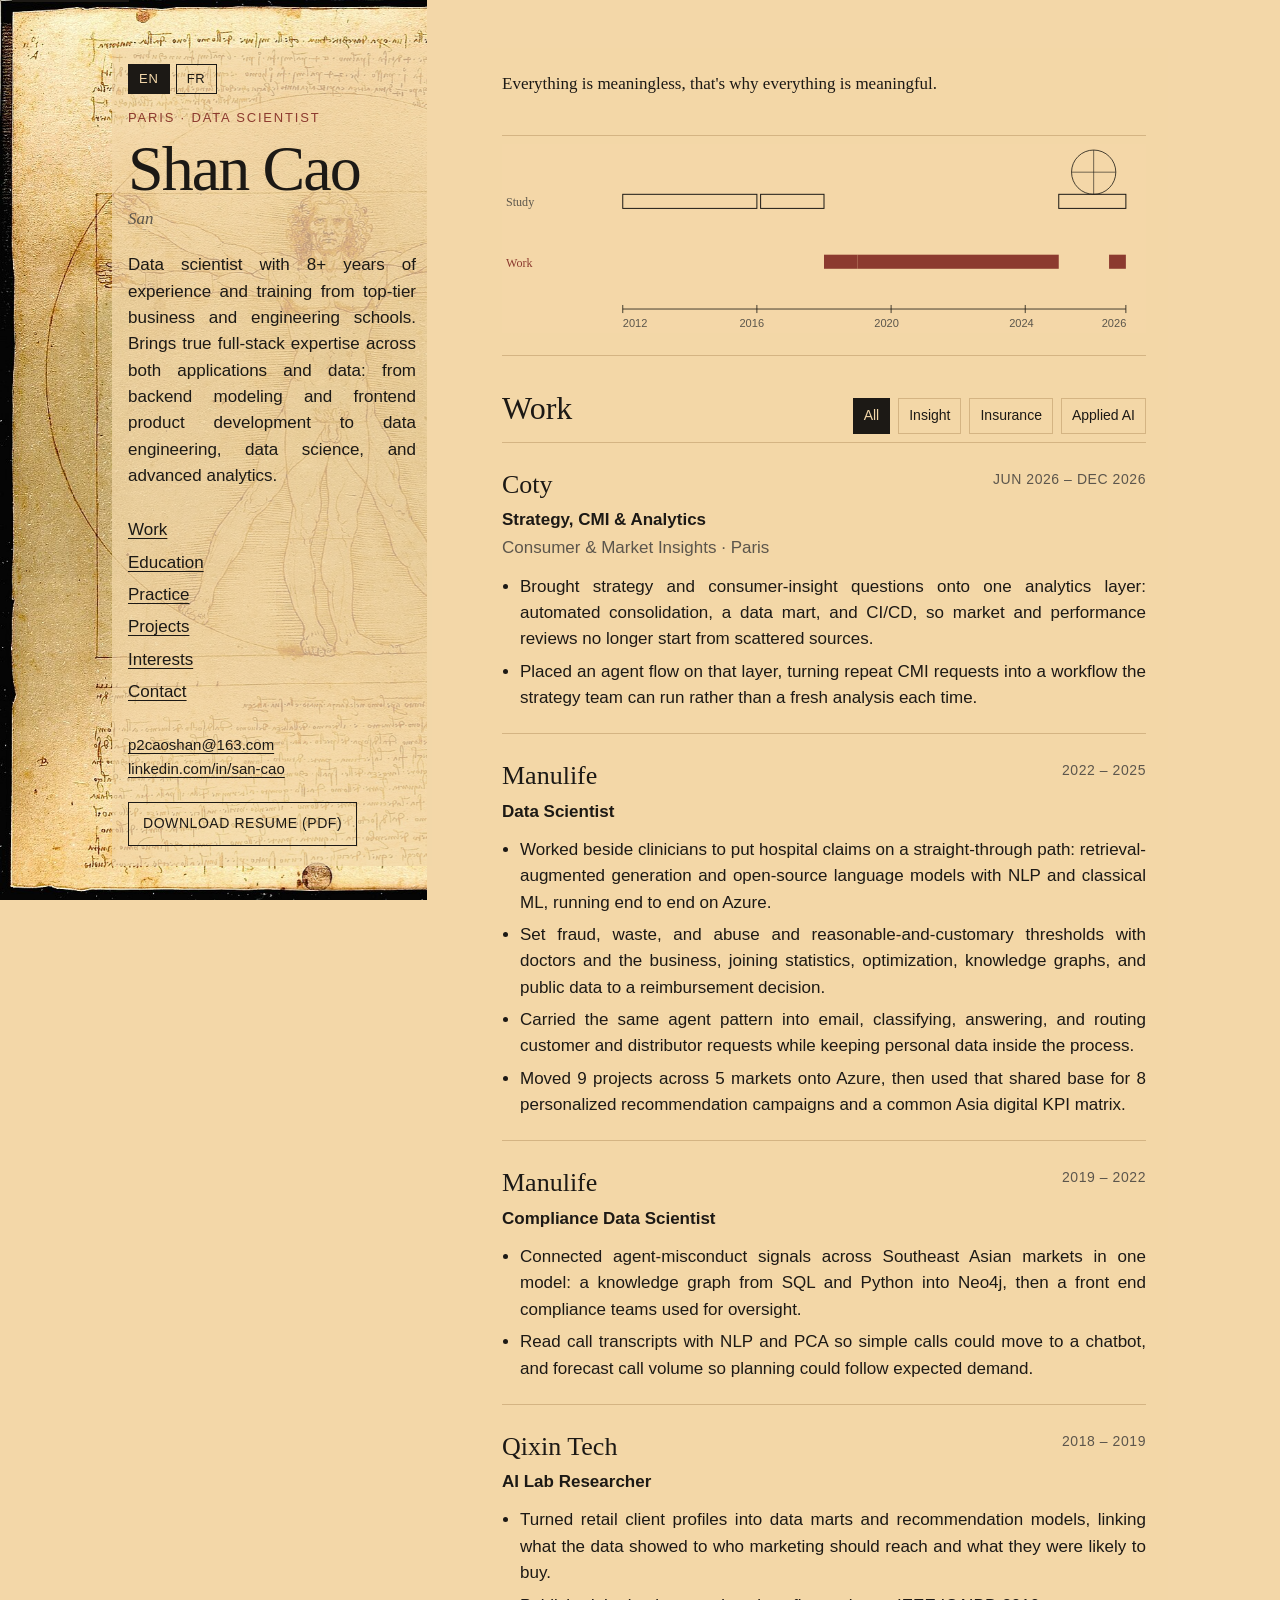
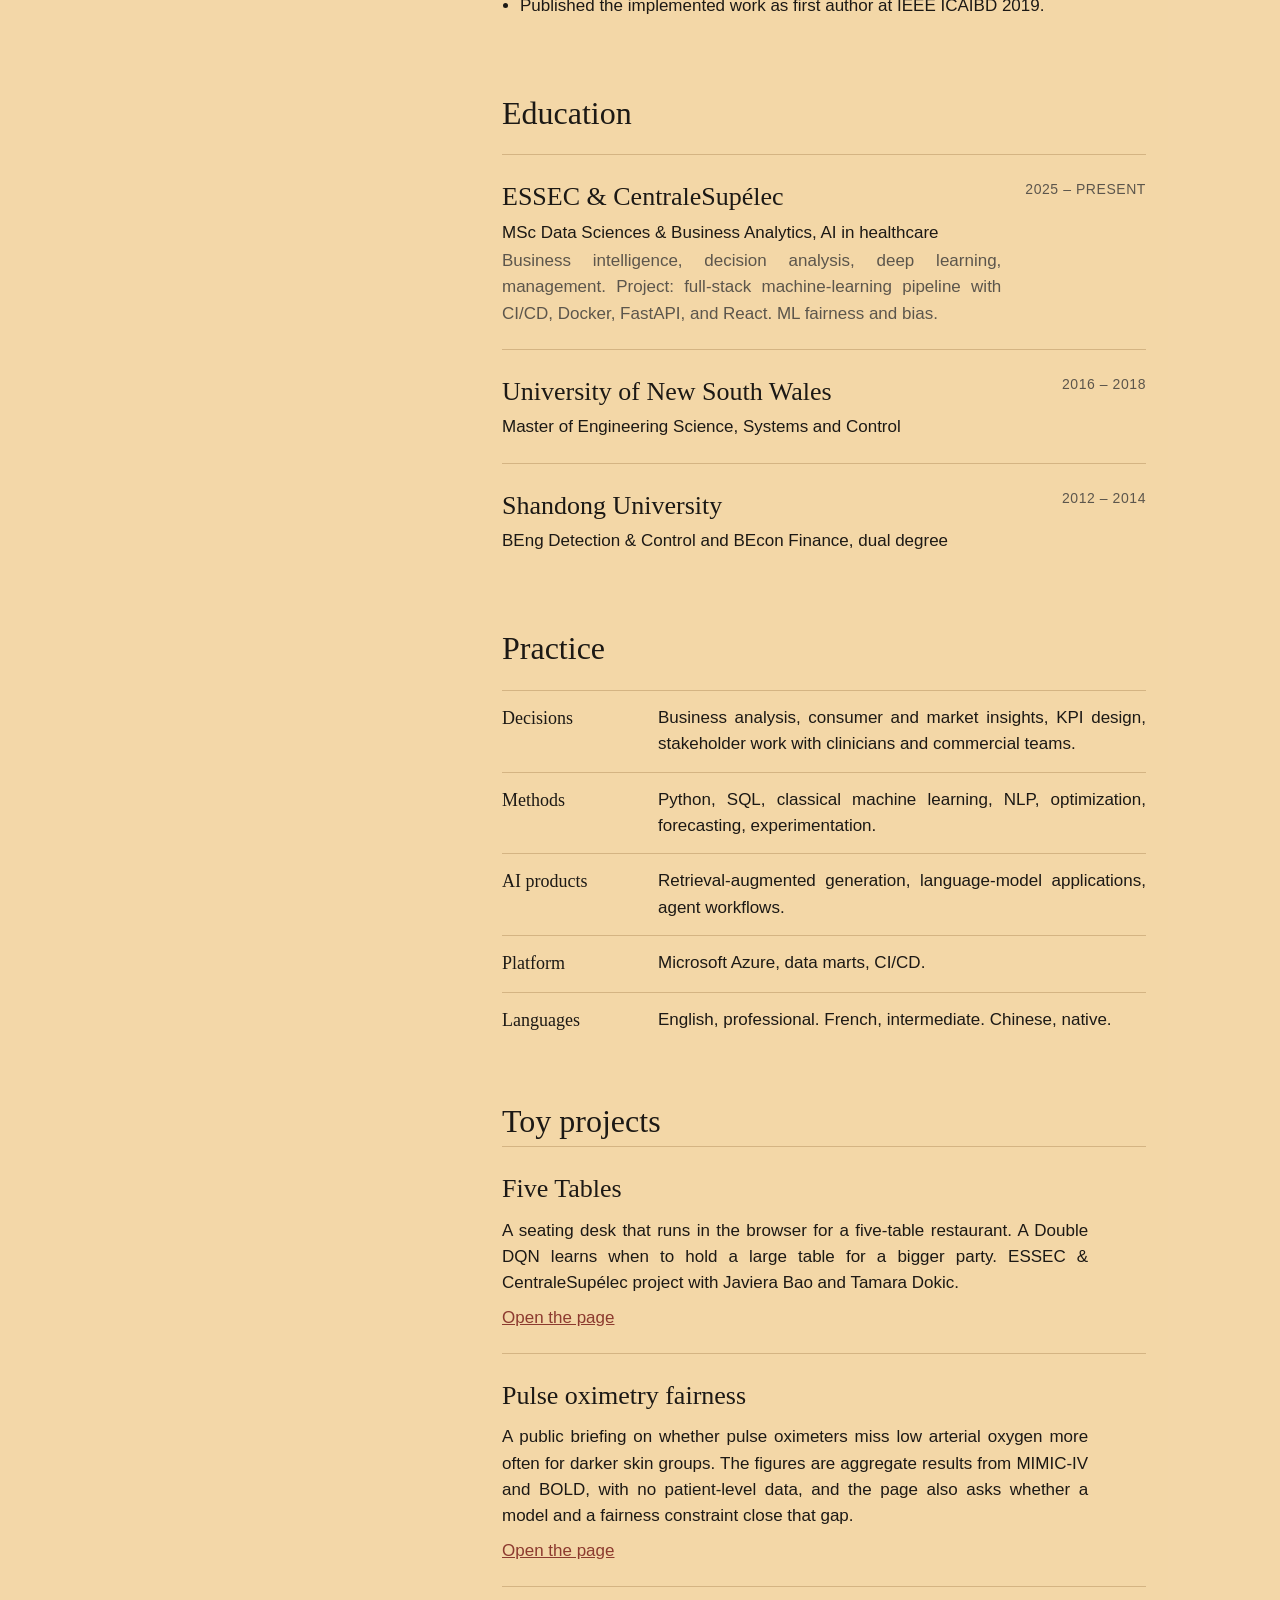
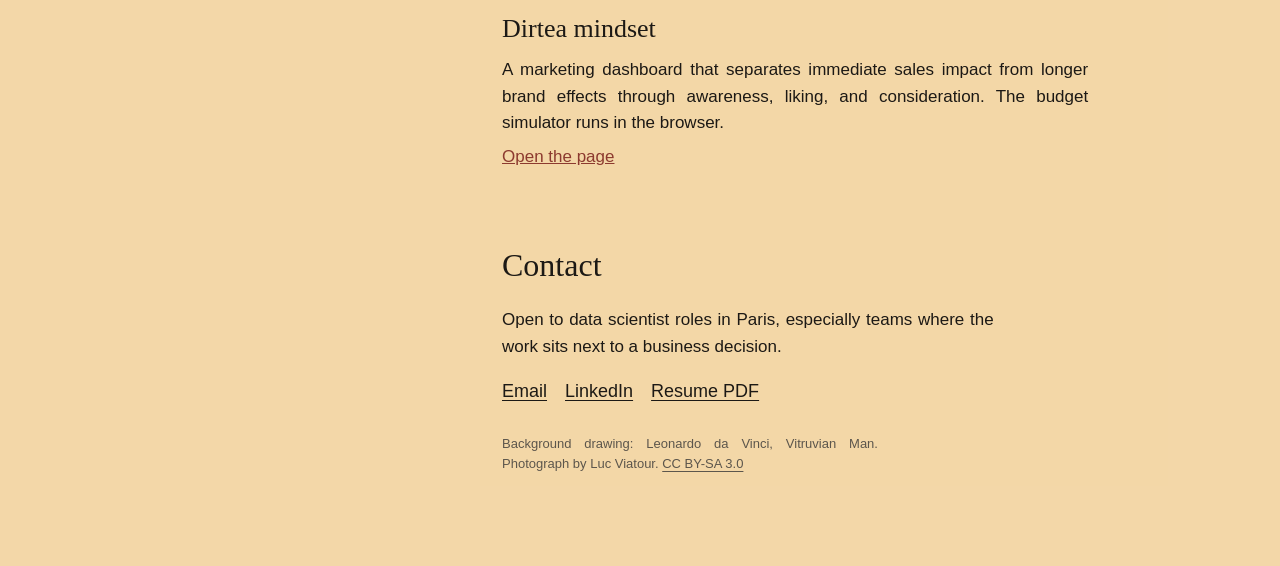
==== index.html @ 9a5b44e0 "Publish the personal site as a single history." ====
<!DOCTYPE html>
<html lang="en">
<head>
  <meta charset="utf-8" />
  <meta name="viewport" content="width=device-width, initial-scale=1" />
  <title>Shan Cao — Data Scientist</title>
  <meta name="description" content="Shan Cao is a data scientist in Paris working across strategy, consumer insight, insurance analytics, and applied AI." />
  <link rel="stylesheet" href="styles.css" />
</head>
<body>
  <a class="skip" href="#work">Skip to work</a>
  <div class="page">
    <header class="mast">
      <div class="langs" role="group" aria-label="Language">
        <button type="button" id="lang-en" class="is-on" aria-pressed="true">EN</button>
        <button type="button" id="lang-fr" aria-pressed="false">FR</button>
      </div>
      <p class="kicker" data-i18n="kicker">Paris · Data scientist</p>
      <h1>Shan Cao</h1>
      <p class="aka">San</p>
      <p class="lede" data-i18n="lede">Data scientist with 8+ years of experience and training from top-tier business and engineering schools. Brings true full-stack expertise across both applications and data: from backend modeling and frontend product development to data engineering, data science, and advanced analytics.</p>
      <nav class="nav" aria-label="Page">
        <a href="#work" data-i18n="nav-work">Work</a>
        <a href="#education" data-i18n="nav-edu">Education</a>
        <a href="#practice" data-i18n="nav-practice">Practice</a>
        <a href="#projects" data-i18n="nav-projects">Projects</a>
        <a href="interests.html" data-i18n="nav-interests">Interests</a>
        <a href="#contact" data-i18n="nav-contact">Contact</a>
      </nav>
      <p class="mast-links">
        <a href="mailto:p2caoshan@163.com">p2caoshan@163.com</a><br />
        <a href="https://www.linkedin.com/in/san-cao" target="_blank" rel="noopener">linkedin.com/in/san-cao</a>
      </p>
      <a class="download" id="download" href="ShanCAO_DataScientist_EN.pdf" download>Download resume (PDF)</a>
    </header>

    <main>
      <section class="intro" id="top">
        <p data-i18n="intro">Everything is meaningless, that's why everything is meaningful.</p>
      </section>

      <figure class="plate">
        <svg viewBox="0 0 640 188" role="img" aria-labelledby="plate-title">
          <title id="plate-title" data-i18n="plate-title">Measured spans, 2012 to 2026</title>
          <circle cx="588" cy="28" r="22" fill="none" stroke="#1c1915" stroke-width="0.8" />
          <path d="M566 28 H610 M588 6 V50" fill="none" stroke="#1c1915" stroke-width="0.6" />
          <text data-i18n="plate-study" x="4" y="62" fill="#5c564c" font-size="12" font-family="Palatino, Georgia, serif">Study</text>
          <text data-i18n="plate-work" x="4" y="122" fill="#8c3a2f" font-size="12" font-family="Palatino, Georgia, serif">Work</text>
          <rect x="120" y="50" width="133.3" height="14" fill="none" stroke="#1c1915" stroke-width="1" />
          <rect x="257" y="50" width="63" height="14" fill="none" stroke="#1c1915" stroke-width="1" />
          <rect x="553.3" y="50" width="66.7" height="14" fill="none" stroke="#1c1915" stroke-width="1" />
          <rect x="320" y="110" width="33.3" height="14" fill="#8c3a2f" />
          <rect x="353.3" y="110" width="200" height="14" fill="#8c3a2f" />
          <rect x="603.3" y="110" width="16.7" height="14" fill="#8c3a2f" />
          <path d="M120 164 H620" fill="none" stroke="#1c1915" stroke-width="0.8" />
          <path d="M120 160 V168 M253.3 160 V168 M386.7 160 V168 M520 160 V168 M620 160 V168" fill="none" stroke="#1c1915" stroke-width="0.8" />
          <text x="120" y="182" fill="#5c564c" font-size="11" font-family="Segoe UI, sans-serif">2012</text>
          <text x="236" y="182" fill="#5c564c" font-size="11" font-family="Segoe UI, sans-serif">2016</text>
          <text x="370" y="182" fill="#5c564c" font-size="11" font-family="Segoe UI, sans-serif">2020</text>
          <text x="504" y="182" fill="#5c564c" font-size="11" font-family="Segoe UI, sans-serif">2024</text>
          <text x="596" y="182" fill="#5c564c" font-size="11" font-family="Segoe UI, sans-serif">2026</text>
        </svg>
      </figure>

      <section id="work">
        <div class="section-head">
          <h2 data-i18n="work">Work</h2>
          <div class="filters" role="group" aria-label="Filter roles">
            <button type="button" class="is-on" data-filter="all" data-i18n="f-all" aria-pressed="true">All</button>
            <button type="button" data-filter="insight" data-i18n="f-insight" aria-pressed="false">Insight</button>
            <button type="button" data-filter="insurance" data-i18n="f-ins" aria-pressed="false">Insurance</button>
            <button type="button" data-filter="ai" data-i18n="f-ai" aria-pressed="false">Applied AI</button>
          </div>
        </div>
        <p class="filter-note" id="filter-note" hidden></p>

        <article class="role" data-tags="insight ai">
          <header>
            <div>
              <h3>Coty</h3>
              <p class="title" data-i18n="coty-title">Strategy, CMI &amp; Analytics</p>
              <p class="meta" data-i18n="coty-meta">Consumer &amp; Market Insights · Paris</p>
            </div>
            <p class="when" data-i18n="coty-when">Jun 2026 – Dec 2026</p>
          </header>
          <ul>
            <li data-i18n="coty-1">Brought strategy and consumer-insight questions onto one analytics layer: automated consolidation, a data mart, and CI/CD, so market and performance reviews no longer start from scattered sources.</li>
            <li data-i18n="coty-2">Placed an agent flow on that layer, turning repeat CMI requests into a workflow the strategy team can run rather than a fresh analysis each time.</li>
          </ul>
        </article>

        <article class="role" data-tags="insurance ai">
          <header>
            <div>
              <h3>Manulife</h3>
              <p class="title" data-i18n="ml-title">Data Scientist</p>
            </div>
            <p class="when">2022 – 2025</p>
          </header>
          <ul>
            <li data-i18n="ml-1">Worked beside clinicians to put hospital claims on a straight-through path: retrieval-augmented generation and open-source language models with NLP and classical ML, running end to end on Azure.</li>
            <li data-i18n="ml-2">Set fraud, waste, and abuse and reasonable-and-customary thresholds with doctors and the business, joining statistics, optimization, knowledge graphs, and public data to a reimbursement decision.</li>
            <li data-i18n="ml-3">Carried the same agent pattern into email, classifying, answering, and routing customer and distributor requests while keeping personal data inside the process.</li>
            <li data-i18n="ml-4">Moved 9 projects across 5 markets onto Azure, then used that shared base for 8 personalized recommendation campaigns and a common Asia digital KPI matrix.</li>
          </ul>
        </article>

        <article class="role" data-tags="insurance">
          <header>
            <div>
              <h3>Manulife</h3>
              <p class="title" data-i18n="comp-title">Compliance Data Scientist</p>
            </div>
            <p class="when">2019 – 2022</p>
          </header>
          <ul>
            <li data-i18n="comp-1">Connected agent-misconduct signals across Southeast Asian markets in one model: a knowledge graph from SQL and Python into Neo4j, then a front end compliance teams used for oversight.</li>
            <li data-i18n="comp-2">Read call transcripts with NLP and PCA so simple calls could move to a chatbot, and forecast call volume so planning could follow expected demand.</li>
          </ul>
        </article>

        <article class="role" data-tags="insight">
          <header>
            <div>
              <h3>Qixin Tech</h3>
              <p class="title" data-i18n="qx-title">AI Lab Researcher</p>
            </div>
            <p class="when">2018 – 2019</p>
          </header>
          <ul>
            <li data-i18n="qx-1">Turned retail client profiles into data marts and recommendation models, linking what the data showed to who marketing should reach and what they were likely to buy.</li>
            <li data-i18n="qx-2">Published the implemented work as first author at IEEE ICAIBD 2019.</li>
          </ul>
        </article>
      </section>

      <section id="education">
        <h2 data-i18n="edu">Education</h2>
        <ol class="edu">
          <li>
            <div>
              <h3>ESSEC &amp; CentraleSupélec</h3>
              <p data-i18n="essec-deg">MSc Data Sciences &amp; Business Analytics, AI in healthcare</p>
              <p class="detail" data-i18n="essec-det">Business intelligence, decision analysis, deep learning, management. Project: full-stack machine-learning pipeline with CI/CD, Docker, FastAPI, and React. ML fairness and bias.</p>
            </div>
            <p class="when" data-i18n="essec-when">2025 – present</p>
          </li>
          <li>
            <div>
              <h3>University of New South Wales</h3>
              <p data-i18n="unsw-deg">Master of Engineering Science, Systems and Control</p>
            </div>
            <p class="when">2016 – 2018</p>
          </li>
          <li>
            <div>
              <h3 data-i18n="sd-name">Shandong University</h3>
              <p data-i18n="sd-deg">BEng Detection &amp; Control and BEcon Finance, dual degree</p>
            </div>
            <p class="when">2012 – 2014</p>
          </li>
        </ol>
      </section>

      <section id="practice">
        <h2 data-i18n="practice">Practice</h2>
        <dl class="skills">
          <div>
            <dt data-i18n="sk-dec">Decisions</dt>
            <dd data-i18n="sk-dec-d">Business analysis, consumer and market insights, KPI design, stakeholder work with clinicians and commercial teams.</dd>
          </div>
          <div>
            <dt data-i18n="sk-met">Methods</dt>
            <dd data-i18n="sk-met-d">Python, SQL, classical machine learning, NLP, optimization, forecasting, experimentation.</dd>
          </div>
          <div>
            <dt data-i18n="sk-ai">AI products</dt>
            <dd data-i18n="sk-ai-d">Retrieval-augmented generation, language-model applications, agent workflows.</dd>
          </div>
          <div>
            <dt data-i18n="sk-plat">Platform</dt>
            <dd data-i18n="sk-plat-d">Microsoft Azure, data marts, CI/CD.</dd>
          </div>
          <div>
            <dt data-i18n="sk-lang">Languages</dt>
            <dd data-i18n="sk-lang-d">English, professional. French, intermediate. Chinese, native.</dd>
          </div>
        </dl>
      </section>

      <section id="projects">
        <h2 data-i18n="projects">Toy projects</h2>
        <article class="project">
          <h3><a href="https://p2caoshan.github.io/restaurant-seating-dqn/" target="_blank" rel="noopener">Five Tables</a></h3>
          <p data-i18n="proj-rest">A seating desk that runs in the browser for a five-table restaurant. A Double DQN learns when to hold a large table for a bigger party. ESSEC &amp; CentraleSupélec project with Javiera Bao and Tamara Dokic.</p>
          <p class="project-links"><a data-i18n="proj-open" href="https://p2caoshan.github.io/restaurant-seating-dqn/" target="_blank" rel="noopener">Open the page</a></p>
        </article>
        <article class="project">
          <h3><a data-i18n="proj-fair-title" href="https://p2caoshan.github.io/ai-healthcare-fairness-report/" target="_blank" rel="noopener">Pulse oximetry fairness</a></h3>
          <p data-i18n="proj-fair">A public briefing on whether pulse oximeters miss low arterial oxygen more often for darker skin groups. The figures are aggregate results from MIMIC-IV and BOLD, with no patient-level data, and the page also asks whether a model and a fairness constraint close that gap.</p>
          <p class="project-links"><a data-i18n="proj-open" href="https://p2caoshan.github.io/ai-healthcare-fairness-report/" target="_blank" rel="noopener">Open the page</a></p>
        </article>
        <article class="project">
          <h3><a href="https://p2caoshan.github.io/dirtea-mindset-analysis/" target="_blank" rel="noopener">Dirtea mindset</a></h3>
          <p data-i18n="proj-dirtea">A marketing dashboard that separates immediate sales impact from longer brand effects through awareness, liking, and consideration. The budget simulator runs in the browser.</p>
          <p class="project-links"><a data-i18n="proj-open" href="https://p2caoshan.github.io/dirtea-mindset-analysis/" target="_blank" rel="noopener">Open the page</a></p>
        </article>
      </section>

      <section id="contact" class="contact">
        <h2 data-i18n="contact">Contact</h2>
        <p data-i18n="contact-p">Open to data scientist roles in Paris, especially teams where the work sits next to a business decision.</p>
        <p class="contact-links">
          <a href="mailto:p2caoshan@163.com" data-i18n="email">Email</a>
          <a href="https://www.linkedin.com/in/san-cao" target="_blank" rel="noopener">LinkedIn</a>
          <a id="resume-link" href="ShanCAO_DataScientist_EN.pdf" download data-i18n="pdf">Resume PDF</a>
        </p>
        <p class="credit"><span data-i18n="credit">Background drawing: Leonardo da Vinci, Vitruvian Man. Photograph by Luc Viatour.</span> <a href="https://creativecommons.org/licenses/by-sa/3.0/" target="_blank" rel="noopener">CC BY-SA 3.0</a></p>
      </section>
    </main>
  </div>
  <script>
    const copy = {
      en: {
        kicker: "Paris · Data scientist",
        lede: "Data scientist with 8+ years of experience and training from top-tier business and engineering schools. Brings true full-stack expertise across both applications and data: from backend modeling and frontend product development to data engineering, data science, and advanced analytics.",
        "nav-work": "Work", "nav-edu": "Education", "nav-practice": "Practice", "nav-projects": "Projects", "nav-interests": "Interests", "nav-contact": "Contact",
        download: "Download resume (PDF)",
        intro: "Everything is meaningless, that's why everything is meaningful.",
        "plate-title": "Measured spans, 2012 to 2026",
        "plate-study": "Study",
        "plate-work": "Work",
        credit: "Background drawing: Leonardo da Vinci, Vitruvian Man. Photograph by Luc Viatour.",
        work: "Work", "f-all": "All", "f-insight": "Insight", "f-ins": "Insurance", "f-ai": "Applied AI",
        "coty-title": "Strategy, CMI & Analytics", "coty-meta": "Consumer & Market Insights · Paris",
        "coty-when": "Jun 2026 – Dec 2026",
        "coty-1": "Brought strategy and consumer-insight questions onto one analytics layer: automated consolidation, a data mart, and CI/CD, so market and performance reviews no longer start from scattered sources.",
        "coty-2": "Placed an agent flow on that layer, turning repeat CMI requests into a workflow the strategy team can run rather than a fresh analysis each time.",
        "ml-title": "Data Scientist",
        "ml-1": "Worked beside clinicians to put hospital claims on a straight-through path: retrieval-augmented generation and open-source language models with NLP and classical ML, running end to end on Azure.",
        "ml-2": "Set fraud, waste, and abuse and reasonable-and-customary thresholds with doctors and the business, joining statistics, optimization, knowledge graphs, and public data to a reimbursement decision.",
        "ml-3": "Carried the same agent pattern into email, classifying, answering, and routing customer and distributor requests while keeping personal data inside the process.",
        "ml-4": "Moved 9 projects across 5 markets onto Azure, then used that shared base for 8 personalized recommendation campaigns and a common Asia digital KPI matrix.",
        "comp-title": "Compliance Data Scientist",
        "comp-1": "Connected agent-misconduct signals across Southeast Asian markets in one model: a knowledge graph from SQL and Python into Neo4j, then a front end compliance teams used for oversight.",
        "comp-2": "Read call transcripts with NLP and PCA so simple calls could move to a chatbot, and forecast call volume so planning could follow expected demand.",
        "qx-title": "AI Lab Researcher",
        "qx-1": "Turned retail client profiles into data marts and recommendation models, linking what the data showed to who marketing should reach and what they were likely to buy.",
        "qx-2": "Published the implemented work as first author at IEEE ICAIBD 2019.",
        edu: "Education",
        "essec-deg": "MSc Data Sciences & Business Analytics, AI in healthcare",
        "essec-det": "Business intelligence, decision analysis, deep learning, management. Project: full-stack machine-learning pipeline with CI/CD, Docker, FastAPI, and React. ML fairness and bias.",
        "essec-when": "2025 – present",
        "unsw-deg": "Master of Engineering Science, Systems and Control",
        "sd-name": "Shandong University",
        "sd-deg": "BEng Detection & Control and BEcon Finance, dual degree",
        projects: "Toy projects",
        "proj-rest": "A seating desk that runs in the browser for a five-table restaurant. A Double DQN learns when to hold a large table for a bigger party. ESSEC & CentraleSupélec project with Javiera Bao and Tamara Dokic.",
        "proj-fair-title": "Pulse oximetry fairness",
        "proj-fair": "A public briefing on whether pulse oximeters miss low arterial oxygen more often for darker skin groups. The figures are aggregate results from MIMIC-IV and BOLD, with no patient-level data, and the page also asks whether a model and a fairness constraint close that gap.",
        "proj-dirtea": "A marketing dashboard that separates immediate sales impact from longer brand effects through awareness, liking, and consideration. The budget simulator runs in the browser.",
        "proj-open": "Open the page",
        practice: "Practice",
        "sk-dec": "Decisions", "sk-dec-d": "Business analysis, consumer and market insights, KPI design, stakeholder work with clinicians and commercial teams.",
        "sk-met": "Methods", "sk-met-d": "Python, SQL, classical machine learning, NLP, optimization, forecasting, experimentation.",
        "sk-ai": "AI products", "sk-ai-d": "Retrieval-augmented generation, language-model applications, agent workflows.",
        "sk-plat": "Platform", "sk-plat-d": "Microsoft Azure, data marts, CI/CD.",
        "sk-lang": "Languages", "sk-lang-d": "English, professional. French, intermediate. Chinese, native.",
        contact: "Contact",
        "contact-p": "Open to data scientist roles in Paris, especially teams where the work sits next to a business decision.",
        email: "Email", pdf: "Resume PDF",
        notes: {
          all: "",
          insight: "Showing strategy, consumer insight, and marketing work.",
          insurance: "Showing insurance analytics and compliance work.",
          ai: "Showing applied AI products: agents, retrieval, and production models."
        },
        role: "role", roles: "roles",
        pdfHref: "ShanCAO_DataScientist_EN.pdf",
        title: "Shan Cao — Data Scientist"
      },
      fr: {
        kicker: "Paris · Data scientist",
        lede: "Data scientist, plus de huit ans d'expérience et une formation dans des écoles de commerce et d'ingénieurs de premier plan. Une vraie expertise full stack, côté applications et côté données : de la modélisation backend et du développement produit frontend au data engineering, à la data science et à l'analytics avancé.",
        "nav-work": "Expérience", "nav-edu": "Formation", "nav-practice": "Pratique", "nav-projects": "Projets", "nav-interests": "Loisirs", "nav-contact": "Contact",
        download: "Télécharger le CV (PDF)",
        intro: "Tout est dénué de sens, c'est pourquoi tout a un sens.",
        "plate-title": "Mesures, 2012 à 2026",
        "plate-study": "Études",
        "plate-work": "Travail",
        credit: "Dessin de fond : Léonard de Vinci, l'Homme de Vitruve. Photographie de Luc Viatour.",
        work: "Expérience", "f-all": "Tout", "f-insight": "Insight", "f-ins": "Assurance", "f-ai": "IA appliquée",
        "coty-title": "Stratégie, CMI et analytics", "coty-meta": "Insights consommateurs et marché · Paris",
        "coty-when": "Juin 2026 – déc. 2026",
        "coty-1": "J'ai réuni les questions de stratégie et d'insights consommateurs sur une seule couche analytique : consolidation automatisée, data mart et CI/CD, pour que les revues de marché et de performance ne partent plus de sources éparses.",
        "coty-2": "J'ai posé un flux d'agents sur cette couche, afin que les demandes récurrentes du CMI deviennent un workflow que l'équipe stratégie relance, plutôt qu'une analyse nouvelle à chaque fois.",
        "ml-title": "Data scientist",
        "ml-1": "Aux côtés des médecins, j'ai mis les sinistres hospitaliers sur un parcours straight-through : génération augmentée par la recherche et modèles de langage open source, avec NLP et machine learning classique, de bout en bout sur Azure.",
        "ml-2": "Avec les médecins et le métier, j'ai fixé les seuils de fraude, gaspillage et abus ainsi que les montants raisonnables et habituels, en reliant statistiques, optimisation, graphes de connaissances et données publiques à la décision de remboursement.",
        "ml-3": "J'ai repris le même schéma d'agent pour l'e-mail : classer, répondre et router les demandes des clients et des distributeurs, tout en gardant les données personnelles dans le processus.",
        "ml-4": "J'ai migré 9 projets sur 5 marchés vers Azure, puis utilisé cette base commune pour 8 campagnes de recommandation personnalisée et une matrice de KPI digitaux pour l'Asie.",
        "comp-title": "Data scientist conformité",
        "comp-1": "J'ai relié les signaux de mauvaise conduite des agents sur les marchés d'Asie du Sud-Est dans un seul modèle : un graphe de connaissances, de SQL et Python vers Neo4j, puis un front-end utilisé par les équipes conformité.",
        "comp-2": "J'ai lu les transcriptions d'appels avec le NLP et l'ACP pour orienter les appels simples vers un chatbot, et prévu le volume d'appels afin que la planification suive la demande attendue.",
        "qx-title": "Recherche, laboratoire d'IA",
        "qx-1": "J'ai transformé les profils clients retail en data marts et en modèles de recommandation, en reliant ce que les données montraient aux personnes à toucher et à ce qu'elles étaient susceptibles d'acheter.",
        "qx-2": "Publication en premier auteur à IEEE ICAIBD 2019, à partir du travail mis en œuvre.",
        edu: "Formation",
        "essec-deg": "MSc Data Sciences & Business Analytics, parcours IA en santé",
        "essec-det": "Business intelligence, analyse de la décision, deep learning, management. Projet : pipeline ML full-stack avec CI/CD, Docker, FastAPI et React. Équité et biais des modèles.",
        "essec-when": "2025 – aujourd'hui",
        "unsw-deg": "Master of Engineering Science, systèmes et contrôle",
        "sd-name": "Université du Shandong",
        "sd-deg": "Double diplôme : ingénierie (détection et contrôle) et économie (finance)",
        projects: "Projets",
        "proj-rest": "Un bureau d'accueil dans le navigateur pour un restaurant de cinq tables. Un Double DQN apprend quand garder une grande table pour une addition plus élevée. Projet ESSEC & CentraleSupélec avec Javiera Bao et Tamara Dokic.",
        "proj-fair-title": "Équité de l'oxymétrie de pouls",
        "proj-fair": "Une note publique sur le fait que l'oxymètre de pouls manque plus souvent une saturation artérielle basse pour les groupes de peau plus foncée. Les chiffres sont des résultats agrégés de MIMIC-IV et BOLD, sans donnée patient, et la page demande aussi si un modèle puis une contrainte d'équité réduisent cet écart.",
        "proj-dirtea": "Un tableau de bord marketing qui sépare l'effet immédiat sur les ventes des effets de marque plus longs, via la notoriété, l'appréciation et la considération. Le simulateur de budget tourne dans le navigateur.",
        "proj-open": "Ouvrir la page",
        practice: "Pratique",
        "sk-dec": "Décisions", "sk-dec-d": "Analyse métier, insights consommateurs et marché, conception de KPI, travail avec des médecins et des équipes commerciales.",
        "sk-met": "Méthodes", "sk-met-d": "Python, SQL, machine learning classique, NLP, optimisation, prévision, expérimentation.",
        "sk-ai": "Produits d'IA", "sk-ai-d": "Génération augmentée par la recherche, applications de modèles de langage, workflows d'agents.",
        "sk-plat": "Plateforme", "sk-plat-d": "Microsoft Azure, data marts, CI/CD.",
        "sk-lang": "Langues", "sk-lang-d": "Anglais, professionnel. Français, intermédiaire. Chinois, langue maternelle.",
        contact: "Contact",
        "contact-p": "Disponible pour des postes de data scientist à Paris, en particulier là où le travail est collé à une décision métier.",
        email: "E-mail", pdf: "CV PDF",
        notes: {
          all: "",
          insight: "Stratégie, insights consommateurs et marketing.",
          insurance: "Analytics d'assurance et conformité.",
          ai: "Produits d'IA appliquée : agents, recherche et modèles en production."
        },
        role: "rôle", roles: "rôles",
        pdfHref: "ShanCAO_DataScientist_FR.pdf",
        title: "Shan Cao — Data scientist"
      }
    };

    let lang = "en";
    const buttons = document.querySelectorAll(".filters button");
    const roles = document.querySelectorAll(".role");
    const note = document.getElementById("filter-note");
    const langButtons = { en: document.getElementById("lang-en"), fr: document.getElementById("lang-fr") };

    function apply(next) {
      lang = next;
      const pack = copy[lang];
      document.documentElement.lang = lang === "fr" ? "fr" : "en";
      document.title = pack.title;
      document.querySelectorAll("[data-i18n]").forEach((el) => {
        const key = el.dataset.i18n;
        if (pack[key] != null) el.textContent = pack[key];
      });
      document.getElementById("download").textContent = pack.download;
      document.getElementById("download").href = pack.pdfHref;
      document.getElementById("resume-link").href = pack.pdfHref;
      langButtons.en.classList.toggle("is-on", lang === "en");
      langButtons.fr.classList.toggle("is-on", lang === "fr");
      langButtons.en.setAttribute("aria-pressed", lang === "en" ? "true" : "false");
      langButtons.fr.setAttribute("aria-pressed", lang === "fr" ? "true" : "false");
      try { localStorage.setItem("site-lang", lang); } catch (err) {}
      const active = document.querySelector(".filters button.is-on");
      if (active) active.click();
    }

    buttons.forEach((button) => {
      button.addEventListener("click", () => {
        const filter = button.dataset.filter;
        buttons.forEach((item) => {
          const on = item === button;
          item.classList.toggle("is-on", on);
          item.setAttribute("aria-pressed", on ? "true" : "false");
        });
        let shown = 0;
        roles.forEach((role) => {
          const match = filter === "all" || role.dataset.tags.split(" ").includes(filter);
          role.hidden = !match;
          if (match) shown += 1;
        });
        const pack = copy[lang];
        note.hidden = filter === "all";
        note.textContent = pack.notes[filter] + " " + shown + " " + (shown === 1 ? pack.role : pack.roles) + ".";
      });
    });

    langButtons.en.addEventListener("click", () => apply("en"));
    langButtons.fr.addEventListener("click", () => apply("fr"));
    try {
      const saved = localStorage.getItem("site-lang");
      if (saved === "fr") apply("fr");
    } catch (err) {}
  </script>
</body>
</html>
---- styles.css ----
:root {
  --ink: #1c1915;
  --muted: #5c564c;
  --line: #d4b483;
  --paper: #f3d7a8;
  --panel: #e8c48f;
  --accent: #8c3a2f;
  --serif: "Palatino Linotype", Palatino, "Book Antiqua", Georgia, serif;
  --sans: "Segoe UI", Candara, sans-serif;
}

* { box-sizing: border-box; }

html {
  scroll-behavior: smooth;
  background-color: var(--paper);
}

body {
  margin: 0;
  color: var(--ink);
  font-family: var(--sans);
  font-size: 17px;
  line-height: 1.55;
  background: transparent;
}

body::before {
  content: "";
  position: fixed;
  z-index: 0;
  top: 0;
  left: 0;
  width: 33.333vw;
  height: 100vh;
  height: 100dvh;
  background-image: url("images/davinci-vitruvian.jpg");
  background-repeat: no-repeat;
  background-position: left center;
  background-size: cover;
  pointer-events: none;
}

.skip {
  position: absolute;
  left: 12px;
  top: -40px;
  background: var(--ink);
  color: var(--paper);
  padding: 8px 12px;
}

.skip:focus { top: 12px; }

.page {
  position: relative;
  z-index: 1;
  display: grid;
  grid-template-columns: minmax(240px, 320px) minmax(0, 760px);
  gap: 48px;
  max-width: 1120px;
  margin: 0 auto;
  padding: 48px 32px 80px;
}

.mast {
  position: sticky;
  top: 32px;
  align-self: start;
}

.kicker {
  margin: 0 0 12px;
  font-size: 13px;
  letter-spacing: 0.14em;
  text-transform: uppercase;
  color: var(--accent);
}

.langs {
  display: flex;
  gap: 6px;
  margin: 0 0 14px;
}

.langs button {
  border: 1px solid var(--ink);
  background: transparent;
  color: var(--ink);
  font: inherit;
  font-size: 13px;
  letter-spacing: 0.06em;
  padding: 4px 10px;
  cursor: pointer;
}

.langs button.is-on {
  background: var(--ink);
  color: var(--paper);
}

h1 {
  margin: 0;
  font-family: var(--serif);
  font-size: 64px;
  font-weight: 500;
  line-height: 0.9;
  letter-spacing: -0.03em;
}

.aka {
  margin: 8px 0 0;
  color: var(--muted);
  font-family: var(--serif);
  font-style: italic;
}

.lede {
  margin: 20px 0 0;
  text-align: justify;
  hyphens: auto;
}

.nav {
  display: flex;
  flex-direction: column;
  gap: 6px;
  margin-top: 28px;
}

.nav a,
.mast-links a,
.contact a {
  color: var(--ink);
  text-decoration-thickness: 1px;
  text-underline-offset: 3px;
}

.nav a:hover,
.mast-links a:hover,
.contact a:hover,
.download:hover { color: var(--accent); }

.mast-links {
  margin: 28px 0 0;
  color: var(--muted);
  font-size: 15px;
}

.download {
  display: inline-block;
  margin-top: 22px;
  padding: 10px 14px;
  border: 1px solid var(--ink);
  color: var(--ink);
  text-decoration: none;
  font-size: 14px;
  letter-spacing: 0.04em;
  text-transform: uppercase;
}

.download:hover { border-color: var(--accent); }

.mast { background: rgba(243, 215, 168, 0.72); }

main { background: rgba(243, 215, 168, 0.92); }

.mast { padding: 16px 16px 20px; }

main { padding: 8px 22px 12px; }

.intro {
  margin: 8px 0 8px;
  padding-bottom: 22px;
  border-bottom: 1px solid var(--line);
  font-family: var(--serif);
  font-size: 17px;
  line-height: 1.35;
}

.intro p { white-space: nowrap; }

.intro p,
.role li,
.project p,
.detail,
.skills dd,
.edu p,
.contact p,
.interests-lead,
.painting figcaption p,
.plate figcaption {
  text-align: justify;
  hyphens: auto;
}

.highlight {
  border-bottom: 1px solid var(--accent);
}

.plate {
  margin: 0 0 28px;
  padding-bottom: 22px;
  border-bottom: 1px solid var(--line);
}

.plate svg {
  display: block;
  width: 100%;
  height: auto;
  background: rgba(243, 215, 168, 0.35);
}

.plate figcaption {
  margin: 8px 0 0;
  color: var(--muted);
  font-size: 14px;
}

.credit {
  margin: 28px 0 0;
  color: var(--muted);
  font-size: 13px;
  text-align: justify;
  hyphens: auto;
}

.credit a { color: var(--muted); }

h2 {
  margin: 0;
  font-family: var(--serif);
  font-size: 32px;
  font-weight: 500;
}

.section-head {
  display: flex;
  justify-content: space-between;
  align-items: end;
  gap: 16px;
  margin-bottom: 8px;
}

.filters {
  display: flex;
  flex-wrap: wrap;
  gap: 8px;
}

.filters button {
  border: 1px solid var(--line);
  background: transparent;
  color: var(--ink);
  font: inherit;
  font-size: 14px;
  padding: 6px 10px;
  cursor: pointer;
}

.filters button.is-on {
  background: var(--ink);
  border-color: var(--ink);
  color: var(--paper);
}

.filter-note {
  margin: 0 0 12px;
  color: var(--muted);
  font-size: 14px;
}

.role,
.edu li {
  padding: 22px 0;
  border-top: 1px solid var(--line);
}

.role header,
.edu li {
  display: flex;
  justify-content: space-between;
  gap: 24px;
}

.role h3,
.edu h3 {
  margin: 0;
  font-family: var(--serif);
  font-size: 26px;
  font-weight: 500;
}

.title { margin: 2px 0 0; font-weight: 650; }

.meta,
.detail,
.when {
  margin: 2px 0 0;
  color: var(--muted);
}

.when {
  margin: 4px 0 0;
  white-space: nowrap;
  font-size: 14px;
  letter-spacing: 0.04em;
  text-transform: uppercase;
}

.role ul {
  margin: 12px 0 0;
  padding-left: 18px;
}

.role li + li { margin-top: 6px; }

#education,
#practice,
#projects,
#contact { margin-top: 48px; }

.project {
  padding: 22px 0;
  border-top: 1px solid var(--line);
}

.project h3 {
  margin: 0;
  font-family: var(--serif);
  font-size: 26px;
  font-weight: 500;
}

.project h3 a {
  color: inherit;
  text-decoration: none;
}

.project h3 a:hover { color: var(--accent); }

.project p {
  margin: 8px 0 0;
  max-width: 62ch;
}

.project-links a { color: var(--accent); }

.edu {
  list-style: none;
  margin: 16px 0 0;
  padding: 0;
}

.edu p { margin: 2px 0 0; }

.detail { max-width: 62ch; }

.skills {
  margin: 16px 0 0;
}

.skills div {
  display: grid;
  grid-template-columns: 140px 1fr;
  gap: 16px;
  padding: 14px 0;
  border-top: 1px solid var(--line);
}

.skills dt {
  font-family: var(--serif);
  font-size: 18px;
}

.skills dd { margin: 0; }

.contact p { max-width: 52ch; }

.contact-links {
  display: flex;
  gap: 18px;
  font-size: 18px;
}

h1 a {
  color: inherit;
  text-decoration: none;
}

.interests-lead {
  margin: 8px 0 32px;
  font-family: var(--serif);
  font-size: 26px;
  line-height: 1.35;
}

.painting {
  margin: 0 0 40px;
}

.painting img {
  display: block;
  width: 100%;
  height: auto;
  background: #fff;
  border: 1px solid var(--line);
}

.painting figcaption {
  margin-top: 12px;
  max-width: 52ch;
}

.painting h2 {
  margin: 0 0 4px;
  font-size: 22px;
}

@media (max-width: 800px) {
  .page {
    grid-template-columns: 1fr;
    gap: 28px;
    padding: 28px 20px 64px;
  }

  .mast { position: static; }

  h1 { font-size: 52px; }

  .mast { background: rgba(243, 215, 168, 0.78); }

  main { background: rgba(243, 215, 168, 0.94); }

  .nav { flex-direction: row; flex-wrap: wrap; gap: 14px; }

  .interests-lead { font-size: 22px; }

  .intro { font-size: 13px; }

  .intro p { white-space: nowrap; }

  .section-head,
  .role header,
  .edu li,
  .skills div {
    display: block;
  }

  .when { margin-top: 6px; }

  .skills div { padding: 12px 0; }
}
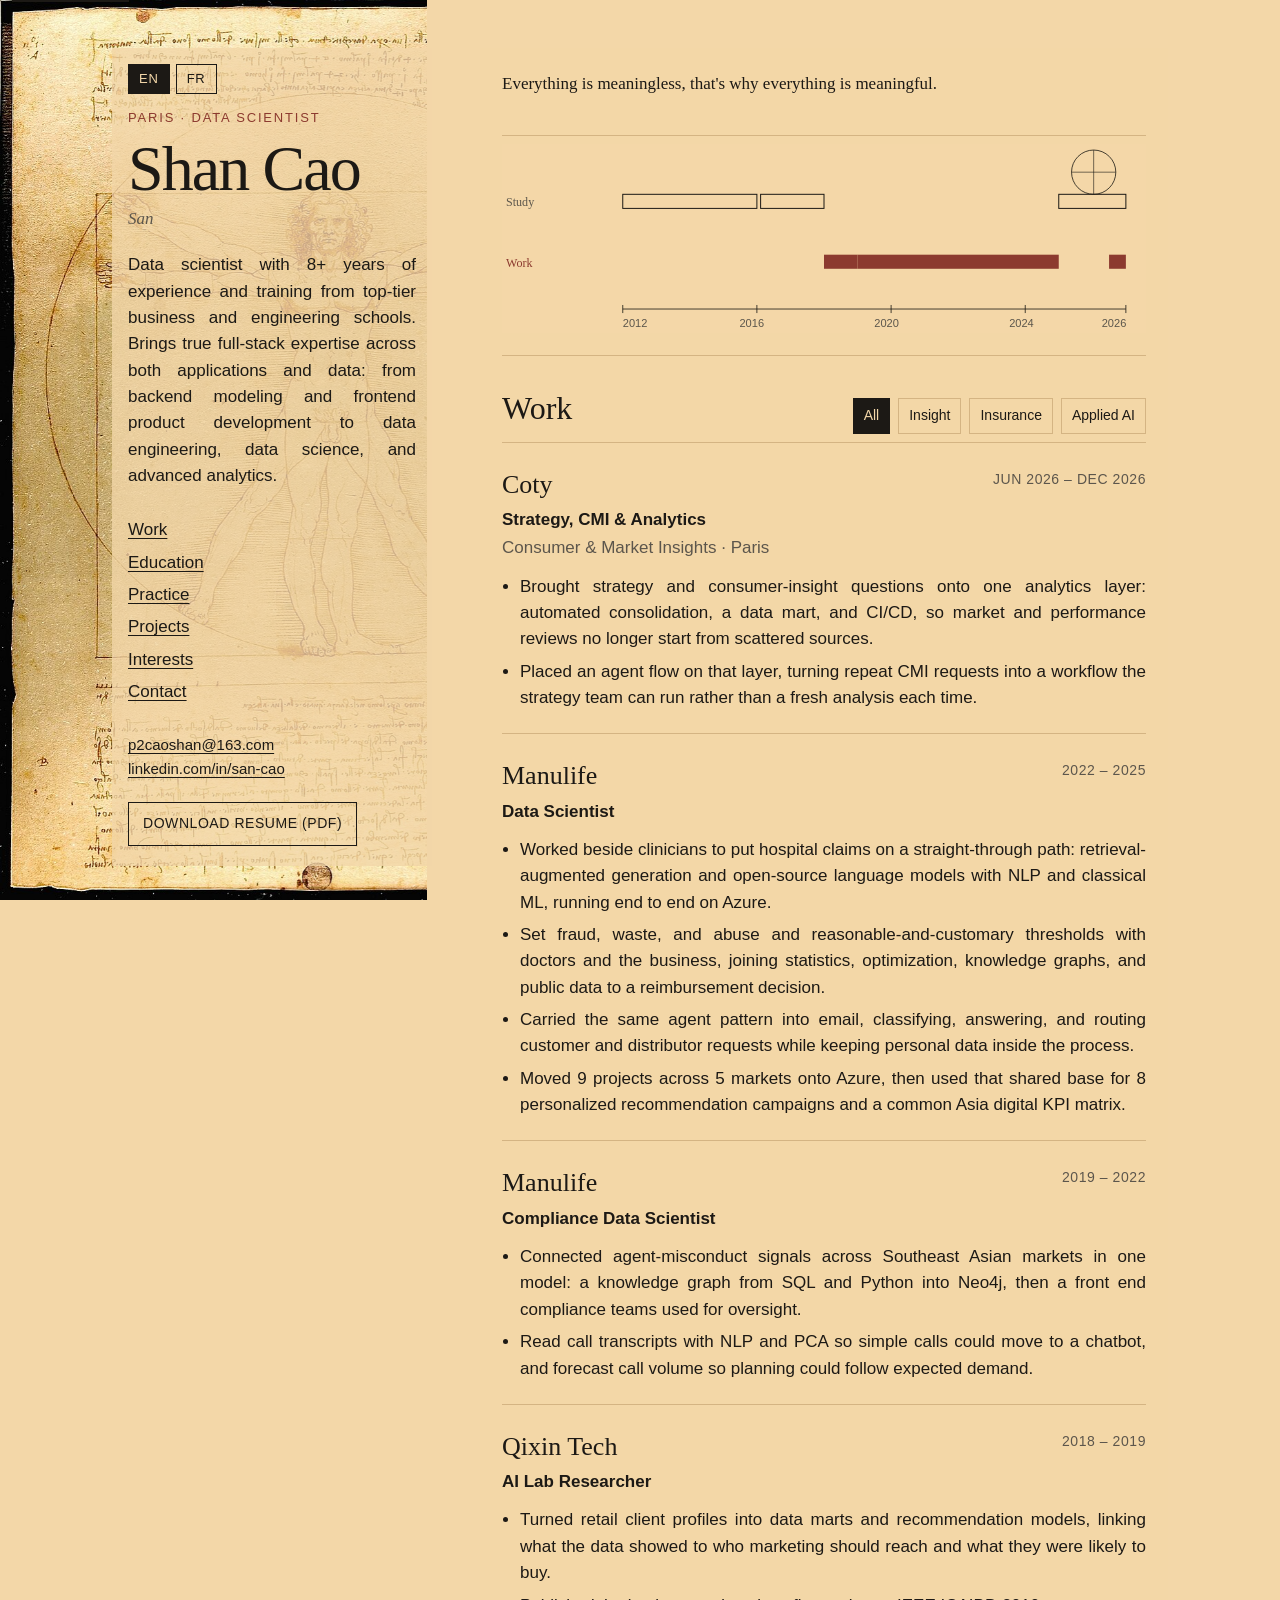
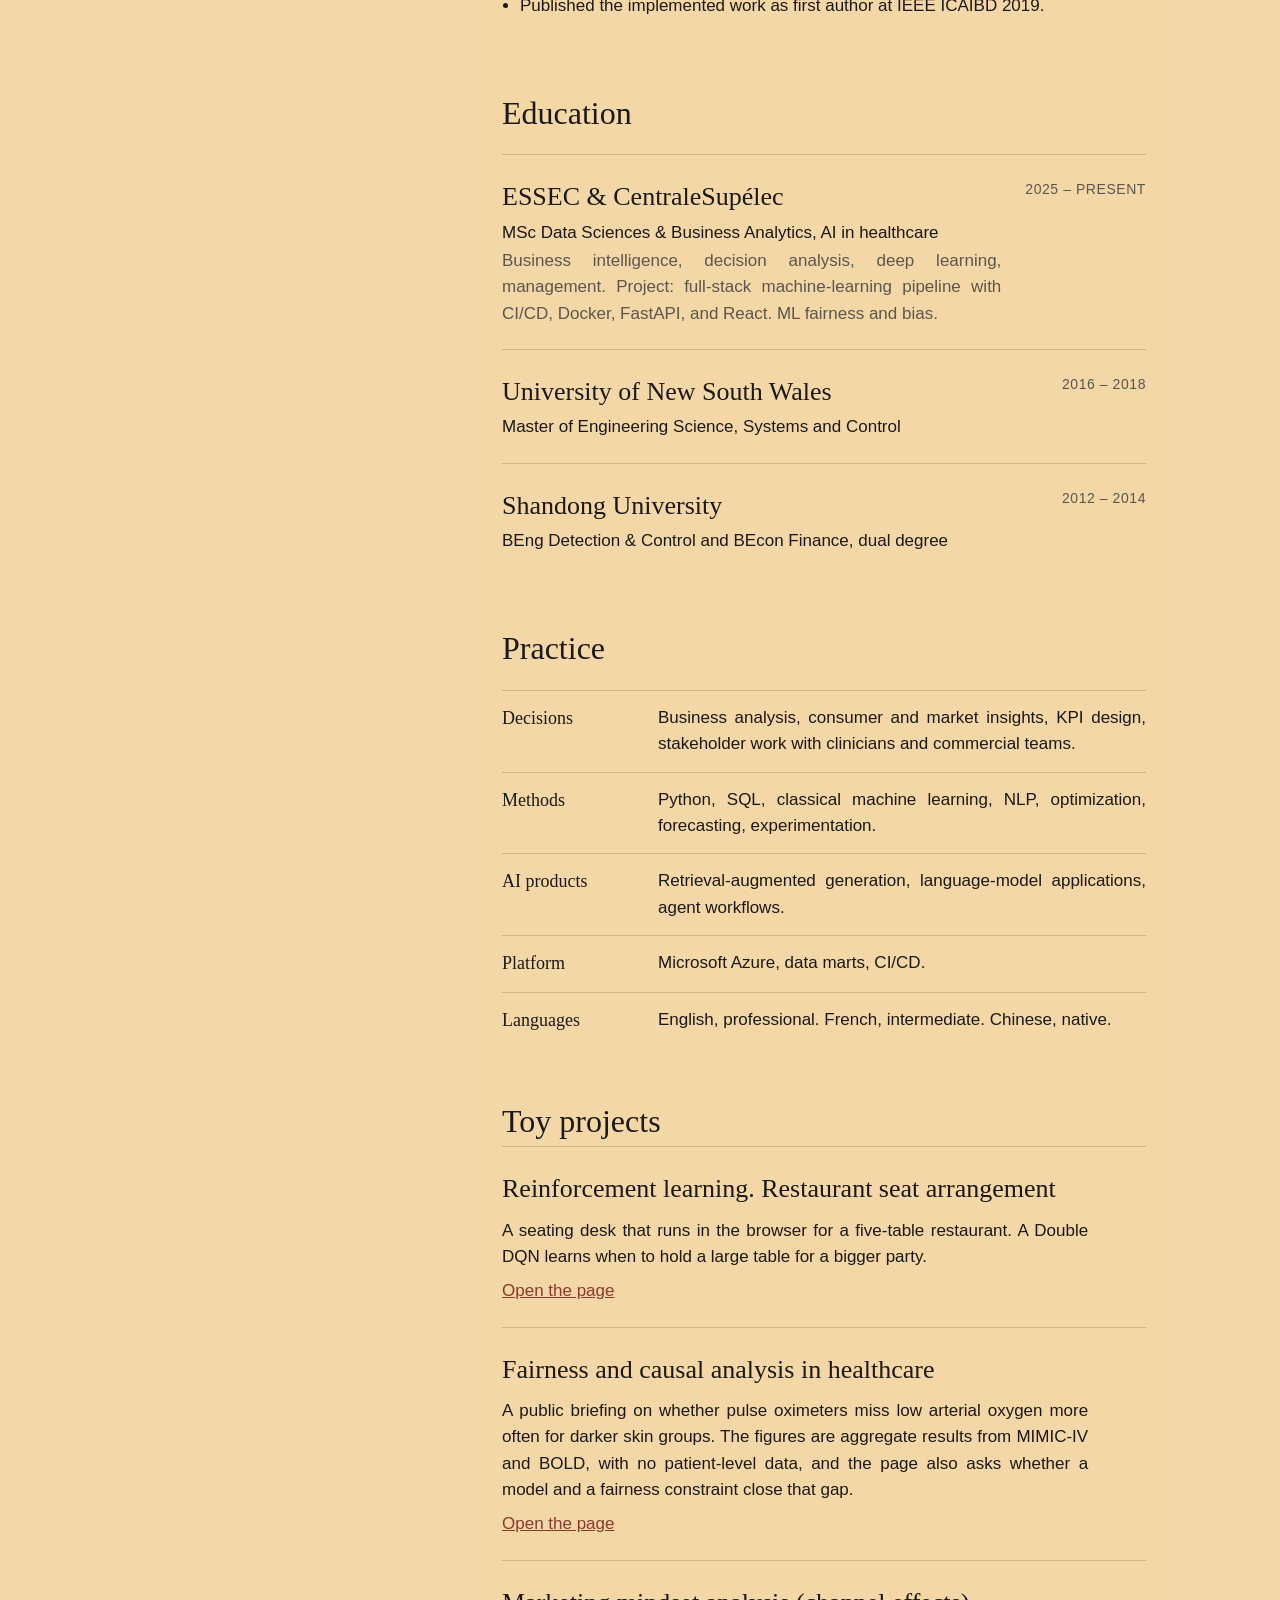
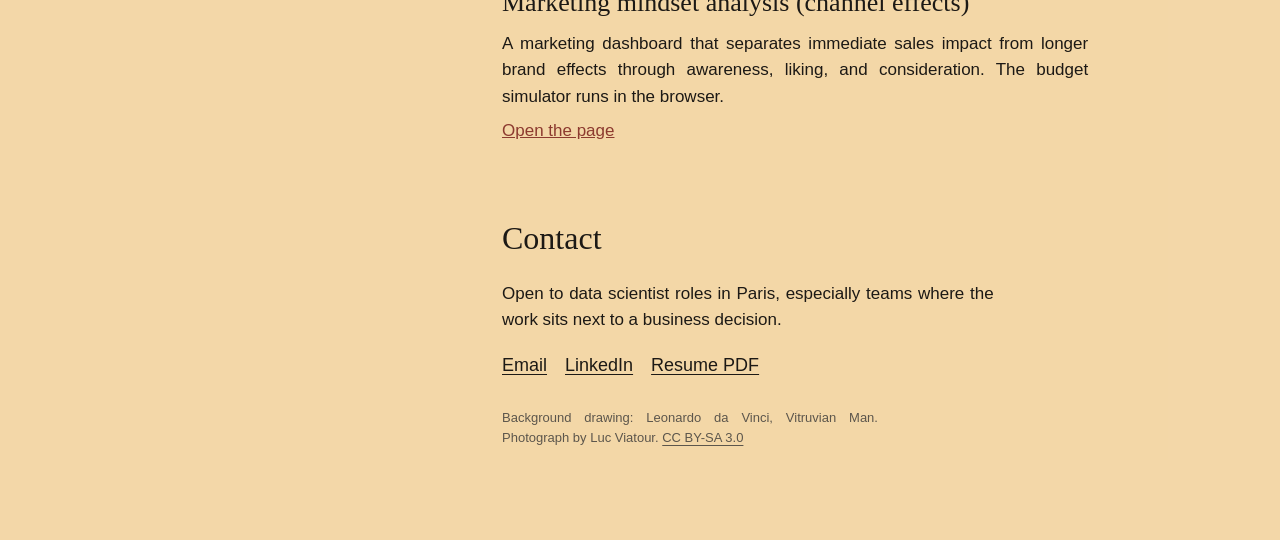
==== commit 54d93e30: "Rename the three toy projects and drop the collaborator line." ====
--- a/index.html
+++ b/index.html
@@ -191,17 +191,17 @@
       <section id="projects">
         <h2 data-i18n="projects">Toy projects</h2>
         <article class="project">
-          <h3><a href="https://p2caoshan.github.io/restaurant-seating-dqn/" target="_blank" rel="noopener">Five Tables</a></h3>
-          <p data-i18n="proj-rest">A seating desk that runs in the browser for a five-table restaurant. A Double DQN learns when to hold a large table for a bigger party. ESSEC &amp; CentraleSupélec project with Javiera Bao and Tamara Dokic.</p>
+          <h3><a data-i18n="proj-rest-title" href="https://p2caoshan.github.io/restaurant-seating-dqn/" target="_blank" rel="noopener">Reinforcement learning. Restaurant seat arrangement</a></h3>
+          <p data-i18n="proj-rest">A seating desk that runs in the browser for a five-table restaurant. A Double DQN learns when to hold a large table for a bigger party.</p>
           <p class="project-links"><a data-i18n="proj-open" href="https://p2caoshan.github.io/restaurant-seating-dqn/" target="_blank" rel="noopener">Open the page</a></p>
         </article>
         <article class="project">
-          <h3><a data-i18n="proj-fair-title" href="https://p2caoshan.github.io/ai-healthcare-fairness-report/" target="_blank" rel="noopener">Pulse oximetry fairness</a></h3>
+          <h3><a data-i18n="proj-fair-title" href="https://p2caoshan.github.io/ai-healthcare-fairness-report/" target="_blank" rel="noopener">Fairness and causal analysis in healthcare</a></h3>
           <p data-i18n="proj-fair">A public briefing on whether pulse oximeters miss low arterial oxygen more often for darker skin groups. The figures are aggregate results from MIMIC-IV and BOLD, with no patient-level data, and the page also asks whether a model and a fairness constraint close that gap.</p>
           <p class="project-links"><a data-i18n="proj-open" href="https://p2caoshan.github.io/ai-healthcare-fairness-report/" target="_blank" rel="noopener">Open the page</a></p>
         </article>
         <article class="project">
-          <h3><a href="https://p2caoshan.github.io/dirtea-mindset-analysis/" target="_blank" rel="noopener">Dirtea mindset</a></h3>
+          <h3><a data-i18n="proj-dirtea-title" href="https://p2caoshan.github.io/dirtea-mindset-analysis/" target="_blank" rel="noopener">Marketing mindset analysis (channel effects)</a></h3>
           <p data-i18n="proj-dirtea">A marketing dashboard that separates immediate sales impact from longer brand effects through awareness, liking, and consideration. The budget simulator runs in the browser.</p>
           <p class="project-links"><a data-i18n="proj-open" href="https://p2caoshan.github.io/dirtea-mindset-analysis/" target="_blank" rel="noopener">Open the page</a></p>
         </article>
@@ -255,9 +255,11 @@
         "sd-name": "Shandong University",
         "sd-deg": "BEng Detection & Control and BEcon Finance, dual degree",
         projects: "Toy projects",
-        "proj-rest": "A seating desk that runs in the browser for a five-table restaurant. A Double DQN learns when to hold a large table for a bigger party. ESSEC & CentraleSupélec project with Javiera Bao and Tamara Dokic.",
-        "proj-fair-title": "Pulse oximetry fairness",
+        "proj-rest-title": "Reinforcement learning. Restaurant seat arrangement",
+        "proj-rest": "A seating desk that runs in the browser for a five-table restaurant. A Double DQN learns when to hold a large table for a bigger party.",
+        "proj-fair-title": "Fairness and causal analysis in healthcare",
         "proj-fair": "A public briefing on whether pulse oximeters miss low arterial oxygen more often for darker skin groups. The figures are aggregate results from MIMIC-IV and BOLD, with no patient-level data, and the page also asks whether a model and a fairness constraint close that gap.",
+        "proj-dirtea-title": "Marketing mindset analysis (channel effects)",
         "proj-dirtea": "A marketing dashboard that separates immediate sales impact from longer brand effects through awareness, liking, and consideration. The budget simulator runs in the browser.",
         "proj-open": "Open the page",
         practice: "Practice",
@@ -313,9 +315,11 @@
         "sd-name": "Université du Shandong",
         "sd-deg": "Double diplôme : ingénierie (détection et contrôle) et économie (finance)",
         projects: "Projets",
-        "proj-rest": "Un bureau d'accueil dans le navigateur pour un restaurant de cinq tables. Un Double DQN apprend quand garder une grande table pour une addition plus élevée. Projet ESSEC & CentraleSupélec avec Javiera Bao et Tamara Dokic.",
-        "proj-fair-title": "Équité de l'oxymétrie de pouls",
+        "proj-rest-title": "Apprentissage par renforcement. Arrangement des places au restaurant",
+        "proj-rest": "Un bureau d'accueil dans le navigateur pour un restaurant de cinq tables. Un Double DQN apprend quand garder une grande table pour une addition plus élevée.",
+        "proj-fair-title": "Équité et analyse causale en santé",
         "proj-fair": "Une note publique sur le fait que l'oxymètre de pouls manque plus souvent une saturation artérielle basse pour les groupes de peau plus foncée. Les chiffres sont des résultats agrégés de MIMIC-IV et BOLD, sans donnée patient, et la page demande aussi si un modèle puis une contrainte d'équité réduisent cet écart.",
+        "proj-dirtea-title": "Analyse de mindset marketing (effets de canal)",
         "proj-dirtea": "Un tableau de bord marketing qui sépare l'effet immédiat sur les ventes des effets de marque plus longs, via la notoriété, l'appréciation et la considération. Le simulateur de budget tourne dans le navigateur.",
         "proj-open": "Ouvrir la page",
         practice: "Pratique",
--- a/styles.css
+++ b/styles.css
@@ -161,7 +161,7 @@
 
 .download:hover { border-color: var(--accent); }
 
-.mast { background: rgba(243, 215, 168, 0.72); }
+.mast { background: rgba(243, 215, 168, 0.78); }
 
 main { background: rgba(243, 215, 168, 0.92); }
 
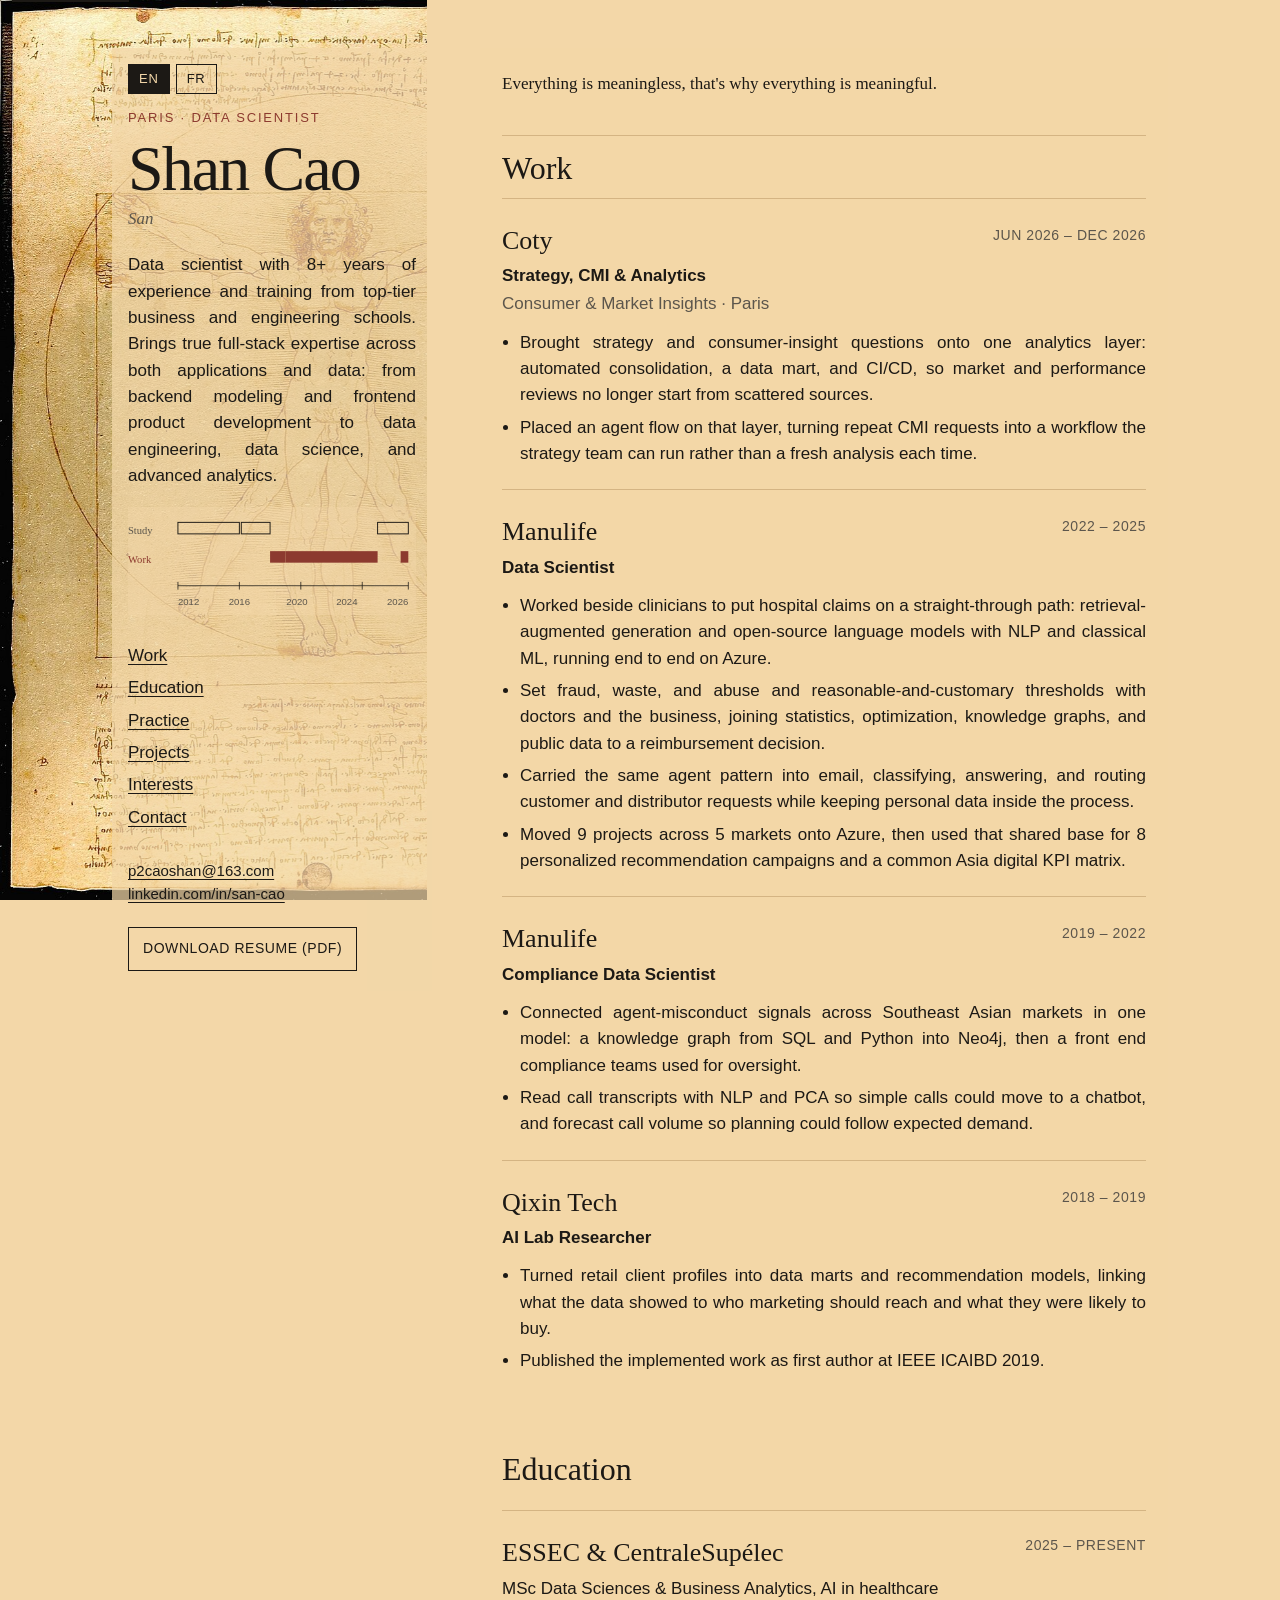
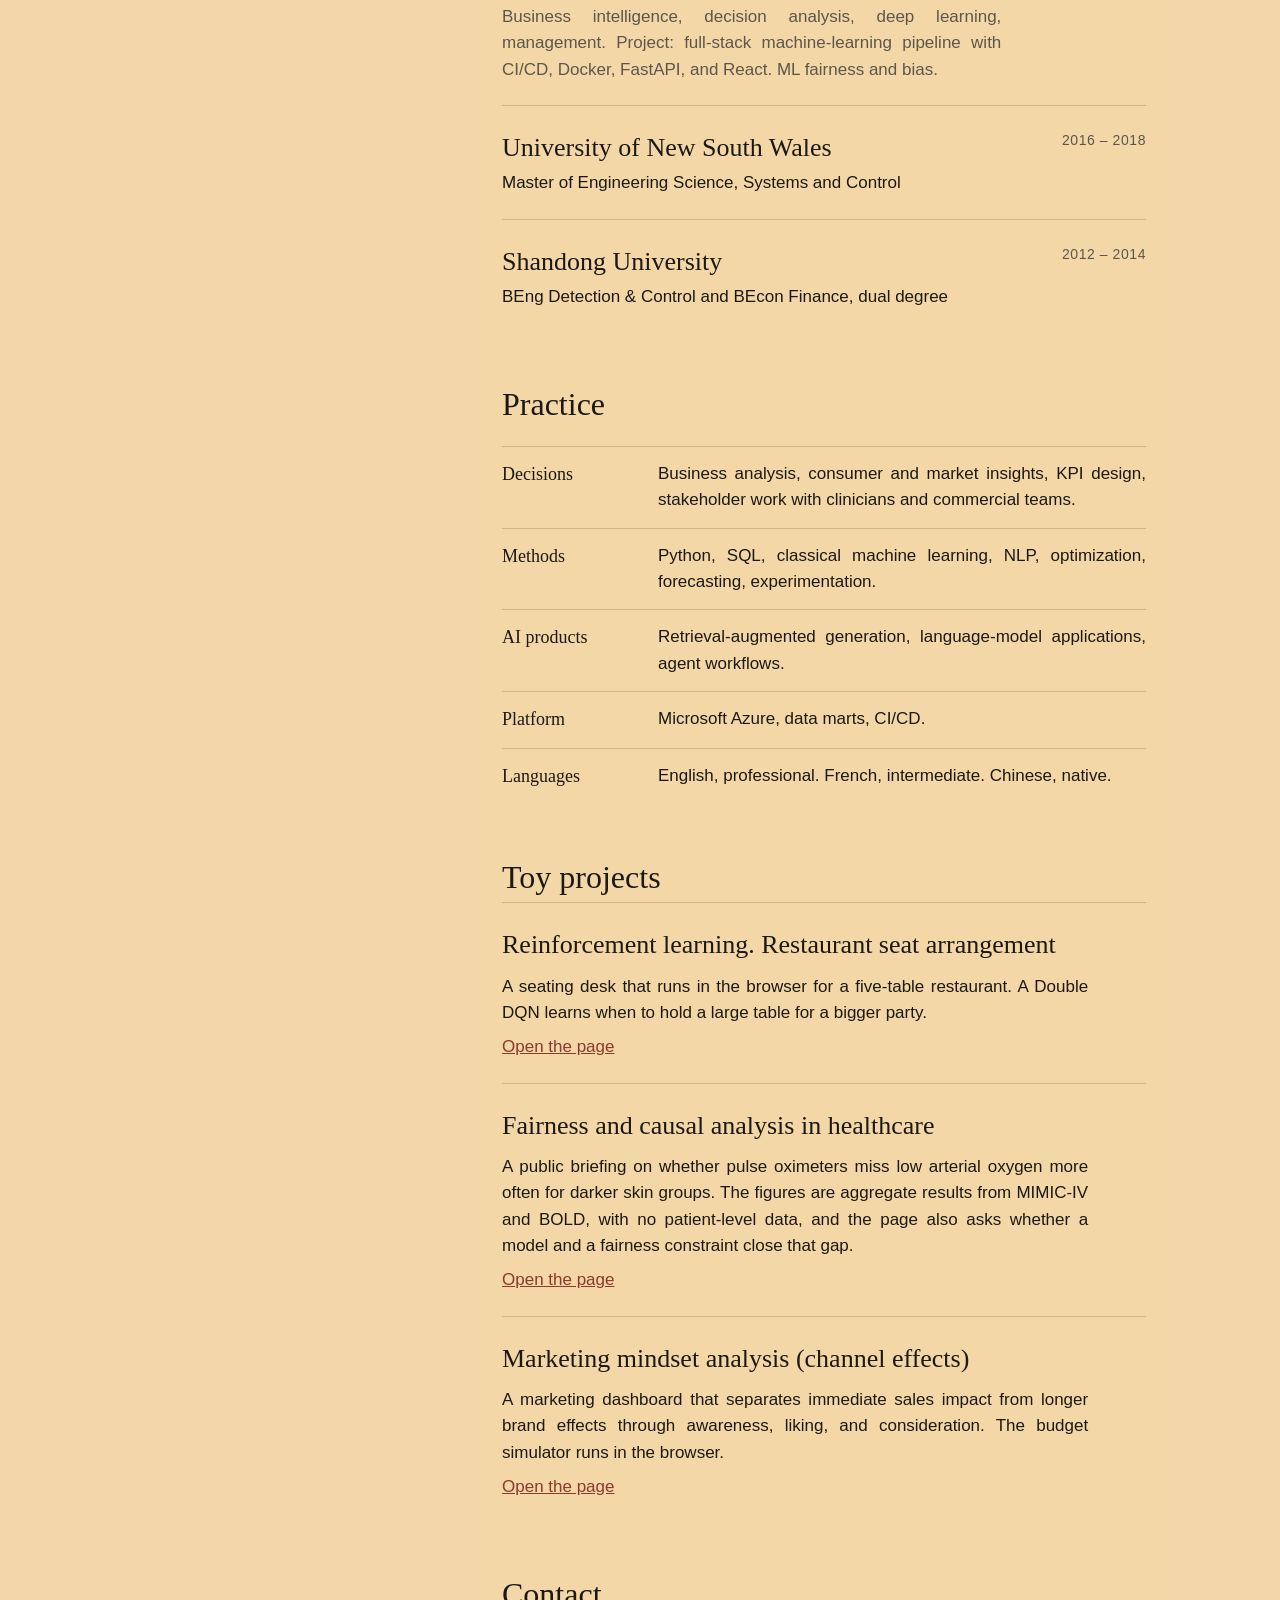
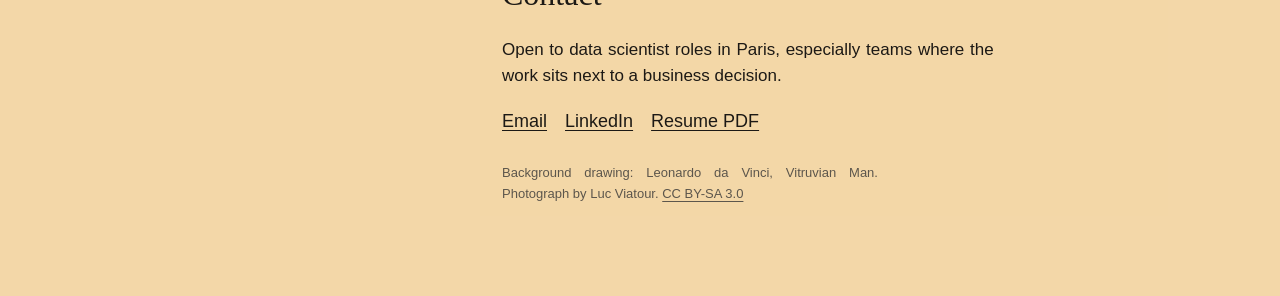
==== commit c609b297: "Move the study and work timeline under the side summary, and drop the work filters." ====
--- a/index.html
+++ b/index.html
@@ -19,6 +19,26 @@
       <h1>Shan Cao</h1>
       <p class="aka">San</p>
       <p class="lede" data-i18n="lede">Data scientist with 8+ years of experience and training from top-tier business and engineering schools. Brings true full-stack expertise across both applications and data: from backend modeling and frontend product development to data engineering, data science, and advanced analytics.</p>
+      <figure class="plate">
+        <svg viewBox="0 0 300 112" role="img" aria-labelledby="plate-title">
+          <title id="plate-title" data-i18n="plate-title">Measured spans, 2012 to 2026</title>
+          <text data-i18n="plate-study" x="0" y="28" fill="#5c564c" font-size="11" font-family="Palatino, Georgia, serif">Study</text>
+          <text data-i18n="plate-work" x="0" y="58" fill="#8c3a2f" font-size="11" font-family="Palatino, Georgia, serif">Work</text>
+          <rect x="52" y="16" width="64" height="12" fill="none" stroke="#1c1915" stroke-width="1" />
+          <rect x="118" y="16" width="30" height="12" fill="none" stroke="#1c1915" stroke-width="1" />
+          <rect x="260" y="16" width="32" height="12" fill="none" stroke="#1c1915" stroke-width="1" />
+          <rect x="148" y="46" width="16" height="12" fill="#8c3a2f" />
+          <rect x="164" y="46" width="96" height="12" fill="#8c3a2f" />
+          <rect x="284" y="46" width="8" height="12" fill="#8c3a2f" />
+          <path d="M52 82 H292" fill="none" stroke="#1c1915" stroke-width="0.8" />
+          <path d="M52 78 V86 M116 78 V86 M180 78 V86 M244 78 V86 M292 78 V86" fill="none" stroke="#1c1915" stroke-width="0.8" />
+          <text x="52" y="102" fill="#5c564c" font-size="10" font-family="Segoe UI, sans-serif">2012</text>
+          <text x="116" y="102" text-anchor="middle" fill="#5c564c" font-size="10" font-family="Segoe UI, sans-serif">2016</text>
+          <text x="176" y="102" text-anchor="middle" fill="#5c564c" font-size="10" font-family="Segoe UI, sans-serif">2020</text>
+          <text x="228" y="102" text-anchor="middle" fill="#5c564c" font-size="10" font-family="Segoe UI, sans-serif">2024</text>
+          <text x="292" y="102" text-anchor="end" fill="#5c564c" font-size="10" font-family="Segoe UI, sans-serif">2026</text>
+        </svg>
+      </figure>
       <nav class="nav" aria-label="Page">
         <a href="#work" data-i18n="nav-work">Work</a>
         <a href="#education" data-i18n="nav-edu">Education</a>
@@ -39,40 +59,8 @@
         <p data-i18n="intro">Everything is meaningless, that's why everything is meaningful.</p>
       </section>
 
-      <figure class="plate">
-        <svg viewBox="0 0 640 188" role="img" aria-labelledby="plate-title">
-          <title id="plate-title" data-i18n="plate-title">Measured spans, 2012 to 2026</title>
-          <circle cx="588" cy="28" r="22" fill="none" stroke="#1c1915" stroke-width="0.8" />
-          <path d="M566 28 H610 M588 6 V50" fill="none" stroke="#1c1915" stroke-width="0.6" />
-          <text data-i18n="plate-study" x="4" y="62" fill="#5c564c" font-size="12" font-family="Palatino, Georgia, serif">Study</text>
-          <text data-i18n="plate-work" x="4" y="122" fill="#8c3a2f" font-size="12" font-family="Palatino, Georgia, serif">Work</text>
-          <rect x="120" y="50" width="133.3" height="14" fill="none" stroke="#1c1915" stroke-width="1" />
-          <rect x="257" y="50" width="63" height="14" fill="none" stroke="#1c1915" stroke-width="1" />
-          <rect x="553.3" y="50" width="66.7" height="14" fill="none" stroke="#1c1915" stroke-width="1" />
-          <rect x="320" y="110" width="33.3" height="14" fill="#8c3a2f" />
-          <rect x="353.3" y="110" width="200" height="14" fill="#8c3a2f" />
-          <rect x="603.3" y="110" width="16.7" height="14" fill="#8c3a2f" />
-          <path d="M120 164 H620" fill="none" stroke="#1c1915" stroke-width="0.8" />
-          <path d="M120 160 V168 M253.3 160 V168 M386.7 160 V168 M520 160 V168 M620 160 V168" fill="none" stroke="#1c1915" stroke-width="0.8" />
-          <text x="120" y="182" fill="#5c564c" font-size="11" font-family="Segoe UI, sans-serif">2012</text>
-          <text x="236" y="182" fill="#5c564c" font-size="11" font-family="Segoe UI, sans-serif">2016</text>
-          <text x="370" y="182" fill="#5c564c" font-size="11" font-family="Segoe UI, sans-serif">2020</text>
-          <text x="504" y="182" fill="#5c564c" font-size="11" font-family="Segoe UI, sans-serif">2024</text>
-          <text x="596" y="182" fill="#5c564c" font-size="11" font-family="Segoe UI, sans-serif">2026</text>
-        </svg>
-      </figure>
-
       <section id="work">
-        <div class="section-head">
-          <h2 data-i18n="work">Work</h2>
-          <div class="filters" role="group" aria-label="Filter roles">
-            <button type="button" class="is-on" data-filter="all" data-i18n="f-all" aria-pressed="true">All</button>
-            <button type="button" data-filter="insight" data-i18n="f-insight" aria-pressed="false">Insight</button>
-            <button type="button" data-filter="insurance" data-i18n="f-ins" aria-pressed="false">Insurance</button>
-            <button type="button" data-filter="ai" data-i18n="f-ai" aria-pressed="false">Applied AI</button>
-          </div>
-        </div>
-        <p class="filter-note" id="filter-note" hidden></p>
+        <h2 data-i18n="work">Work</h2>
 
         <article class="role" data-tags="insight ai">
           <header>
@@ -344,9 +332,6 @@
     };
 
     let lang = "en";
-    const buttons = document.querySelectorAll(".filters button");
-    const roles = document.querySelectorAll(".role");
-    const note = document.getElementById("filter-note");
     const langButtons = { en: document.getElementById("lang-en"), fr: document.getElementById("lang-fr") };
 
     function apply(next) {
@@ -366,29 +351,7 @@
       langButtons.en.setAttribute("aria-pressed", lang === "en" ? "true" : "false");
       langButtons.fr.setAttribute("aria-pressed", lang === "fr" ? "true" : "false");
       try { localStorage.setItem("site-lang", lang); } catch (err) {}
-      const active = document.querySelector(".filters button.is-on");
-      if (active) active.click();
     }
-
-    buttons.forEach((button) => {
-      button.addEventListener("click", () => {
-        const filter = button.dataset.filter;
-        buttons.forEach((item) => {
-          const on = item === button;
-          item.classList.toggle("is-on", on);
-          item.setAttribute("aria-pressed", on ? "true" : "false");
-        });
-        let shown = 0;
-        roles.forEach((role) => {
-          const match = filter === "all" || role.dataset.tags.split(" ").includes(filter);
-          role.hidden = !match;
-          if (match) shown += 1;
-        });
-        const pack = copy[lang];
-        note.hidden = filter === "all";
-        note.textContent = pack.notes[filter] + " " + shown + " " + (shown === 1 ? pack.role : pack.roles) + ".";
-      });
-    });
 
     langButtons.en.addEventListener("click", () => apply("en"));
     langButtons.fr.addEventListener("click", () => apply("fr"));
--- a/styles.css
+++ b/styles.css
@@ -161,7 +161,7 @@
 
 .download:hover { border-color: var(--accent); }
 
-.mast { background: rgba(243, 215, 168, 0.78); }
+.mast { background: rgba(243, 215, 168, 0.72); }
 
 main { background: rgba(243, 215, 168, 0.92); }
 
@@ -199,9 +199,7 @@
 }
 
 .plate {
-  margin: 0 0 28px;
-  padding-bottom: 22px;
-  border-bottom: 1px solid var(--line);
+  margin: 18px 0 0;
 }
 
 .plate svg {
@@ -315,6 +313,8 @@
 
 .role li + li { margin-top: 6px; }
 
+#work > h2 { margin-bottom: 4px; }
+
 #education,
 #practice,
 #projects,
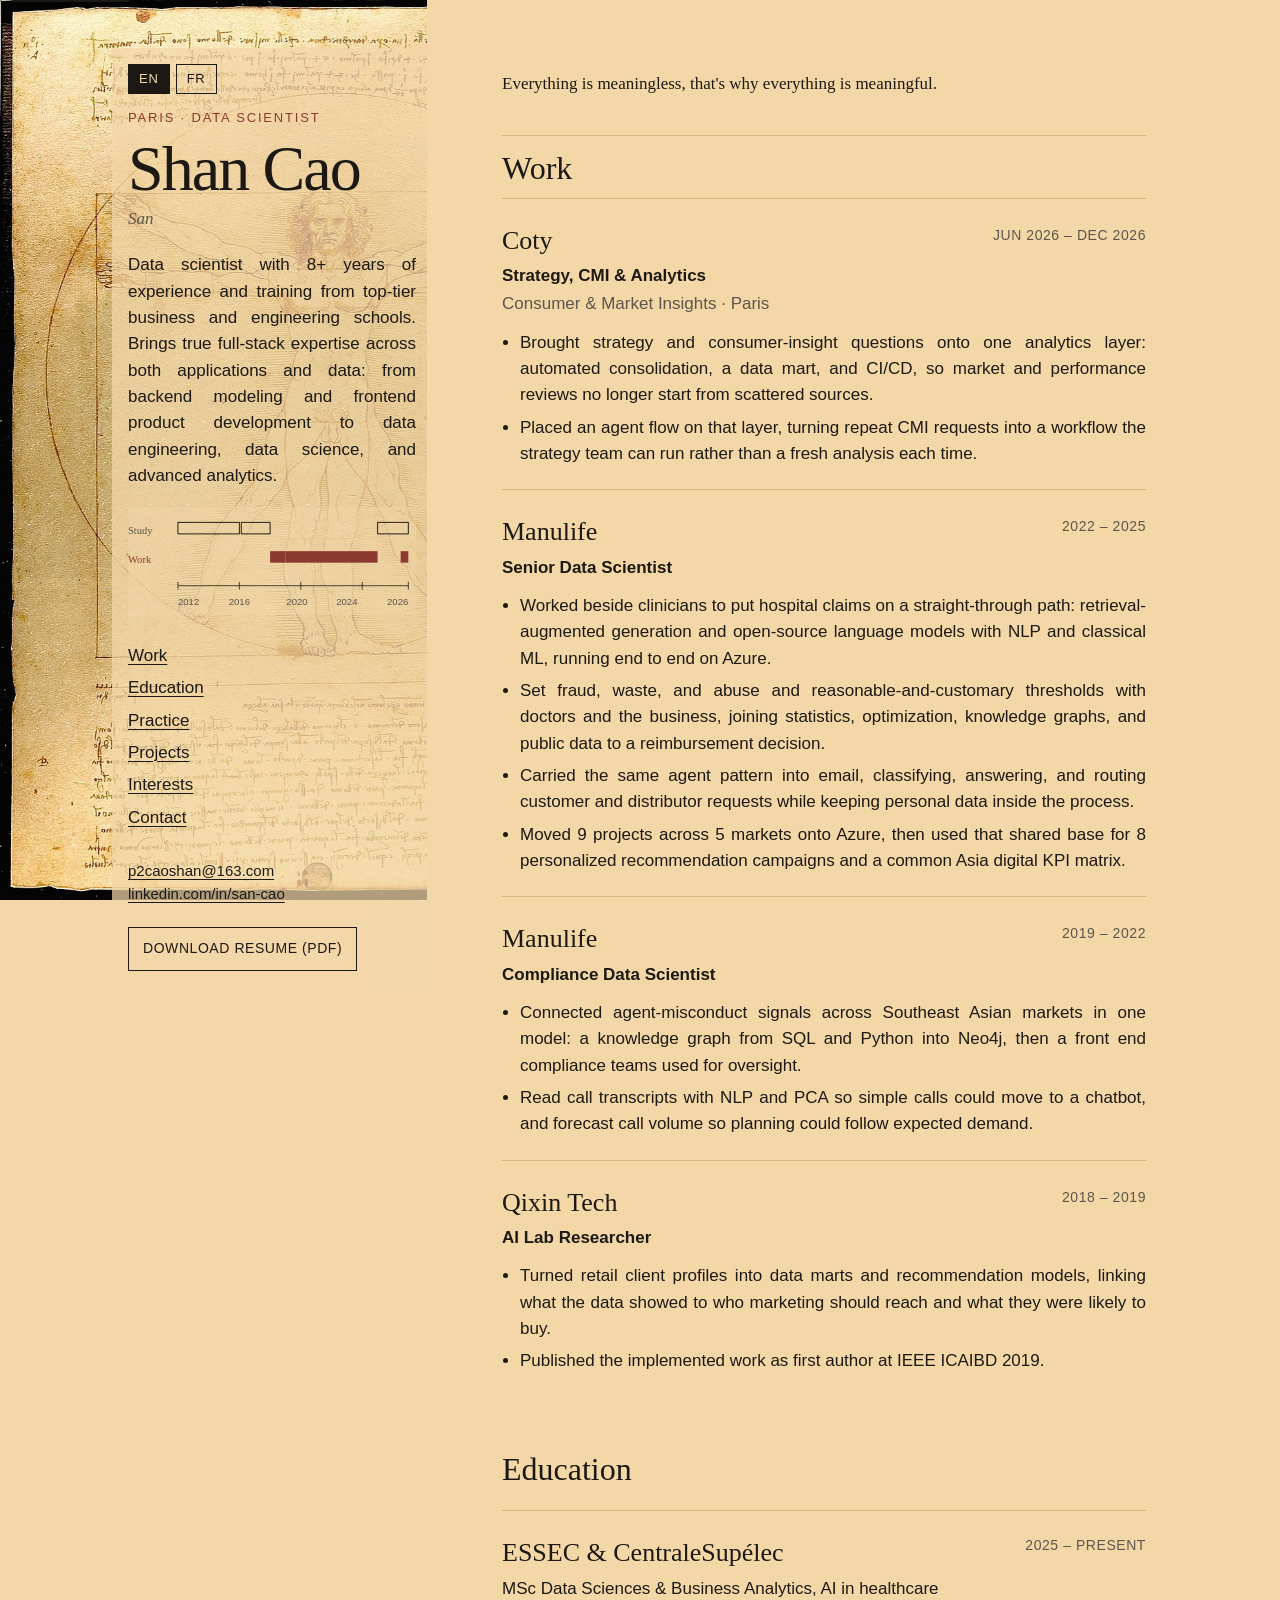
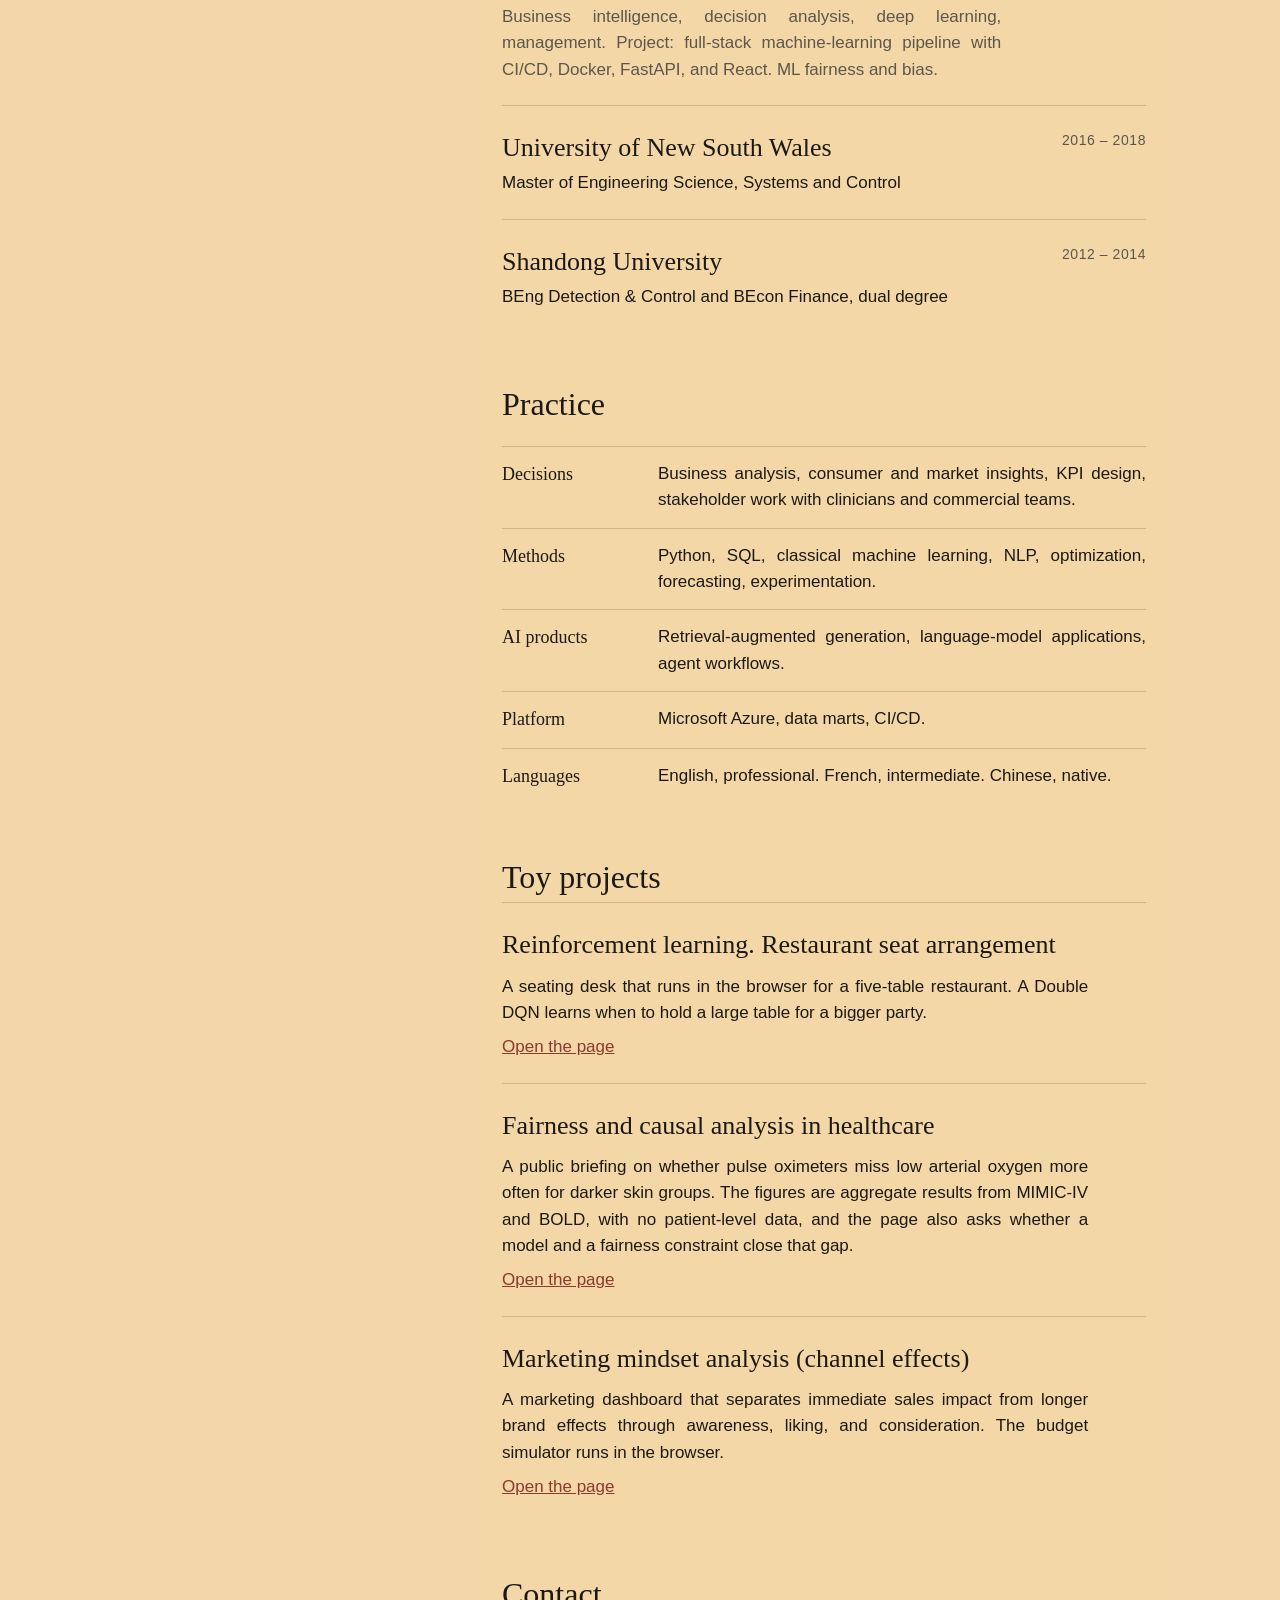
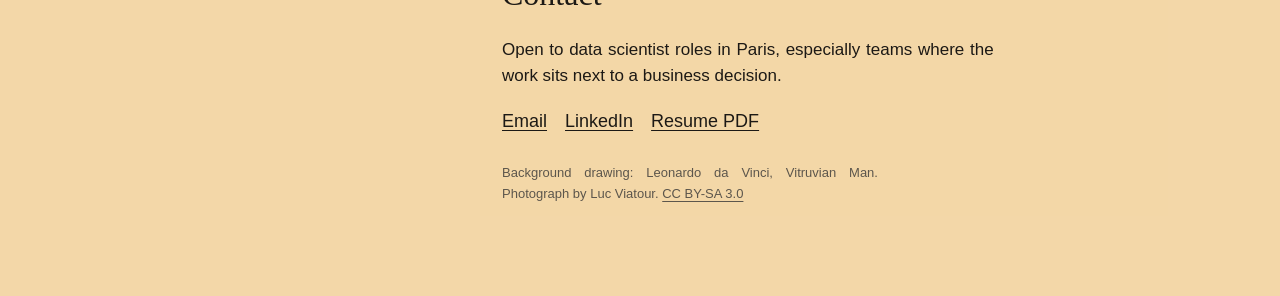
==== commit 55d1282f: "Retitle the 2022-2025 Manulife role as Senior Data Scientist." ====
--- a/index.html
+++ b/index.html
@@ -81,7 +81,7 @@
           <header>
             <div>
               <h3>Manulife</h3>
-              <p class="title" data-i18n="ml-title">Data Scientist</p>
+              <p class="title" data-i18n="ml-title">Senior Data Scientist</p>
             </div>
             <p class="when">2022 – 2025</p>
           </header>
@@ -189,9 +189,9 @@
           <p class="project-links"><a data-i18n="proj-open" href="https://p2caoshan.github.io/ai-healthcare-fairness-report/" target="_blank" rel="noopener">Open the page</a></p>
         </article>
         <article class="project">
-          <h3><a data-i18n="proj-dirtea-title" href="https://p2caoshan.github.io/dirtea-mindset-analysis/" target="_blank" rel="noopener">Marketing mindset analysis (channel effects)</a></h3>
+          <h3><a data-i18n="proj-dirtea-title" href="https://p2caoshan.github.io/customer-mindset-analysis/" target="_blank" rel="noopener">Marketing mindset analysis (channel effects)</a></h3>
           <p data-i18n="proj-dirtea">A marketing dashboard that separates immediate sales impact from longer brand effects through awareness, liking, and consideration. The budget simulator runs in the browser.</p>
-          <p class="project-links"><a data-i18n="proj-open" href="https://p2caoshan.github.io/dirtea-mindset-analysis/" target="_blank" rel="noopener">Open the page</a></p>
+          <p class="project-links"><a data-i18n="proj-open" href="https://p2caoshan.github.io/customer-mindset-analysis/" target="_blank" rel="noopener">Open the page</a></p>
         </article>
       </section>
 
@@ -224,7 +224,7 @@
         "coty-when": "Jun 2026 – Dec 2026",
         "coty-1": "Brought strategy and consumer-insight questions onto one analytics layer: automated consolidation, a data mart, and CI/CD, so market and performance reviews no longer start from scattered sources.",
         "coty-2": "Placed an agent flow on that layer, turning repeat CMI requests into a workflow the strategy team can run rather than a fresh analysis each time.",
-        "ml-title": "Data Scientist",
+        "ml-title": "Senior Data Scientist",
         "ml-1": "Worked beside clinicians to put hospital claims on a straight-through path: retrieval-augmented generation and open-source language models with NLP and classical ML, running end to end on Azure.",
         "ml-2": "Set fraud, waste, and abuse and reasonable-and-customary thresholds with doctors and the business, joining statistics, optimization, knowledge graphs, and public data to a reimbursement decision.",
         "ml-3": "Carried the same agent pattern into email, classifying, answering, and routing customer and distributor requests while keeping personal data inside the process.",
@@ -284,7 +284,7 @@
         "coty-when": "Juin 2026 – déc. 2026",
         "coty-1": "J'ai réuni les questions de stratégie et d'insights consommateurs sur une seule couche analytique : consolidation automatisée, data mart et CI/CD, pour que les revues de marché et de performance ne partent plus de sources éparses.",
         "coty-2": "J'ai posé un flux d'agents sur cette couche, afin que les demandes récurrentes du CMI deviennent un workflow que l'équipe stratégie relance, plutôt qu'une analyse nouvelle à chaque fois.",
-        "ml-title": "Data scientist",
+        "ml-title": "Data scientist senior",
         "ml-1": "Aux côtés des médecins, j'ai mis les sinistres hospitaliers sur un parcours straight-through : génération augmentée par la recherche et modèles de langage open source, avec NLP et machine learning classique, de bout en bout sur Azure.",
         "ml-2": "Avec les médecins et le métier, j'ai fixé les seuils de fraude, gaspillage et abus ainsi que les montants raisonnables et habituels, en reliant statistiques, optimisation, graphes de connaissances et données publiques à la décision de remboursement.",
         "ml-3": "J'ai repris le même schéma d'agent pour l'e-mail : classer, répondre et router les demandes des clients et des distributeurs, tout en gardant les données personnelles dans le processus.",
